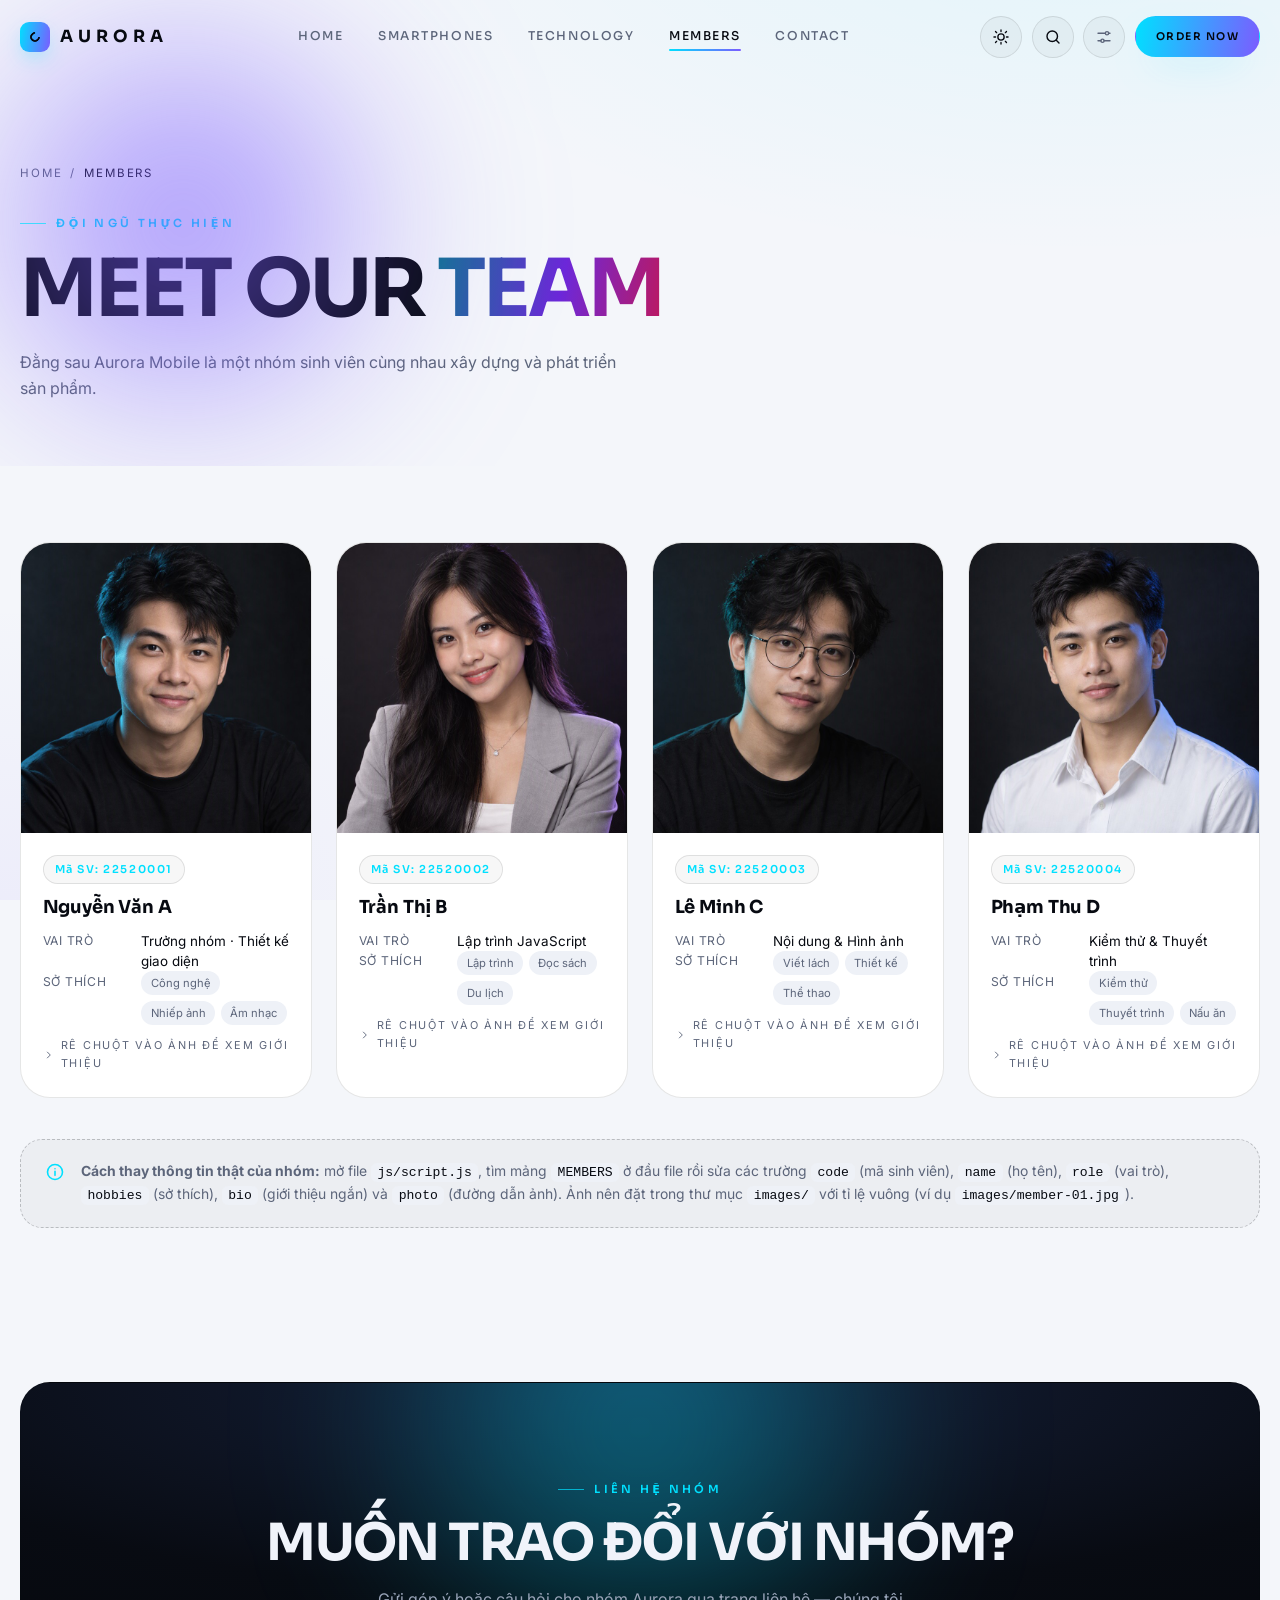
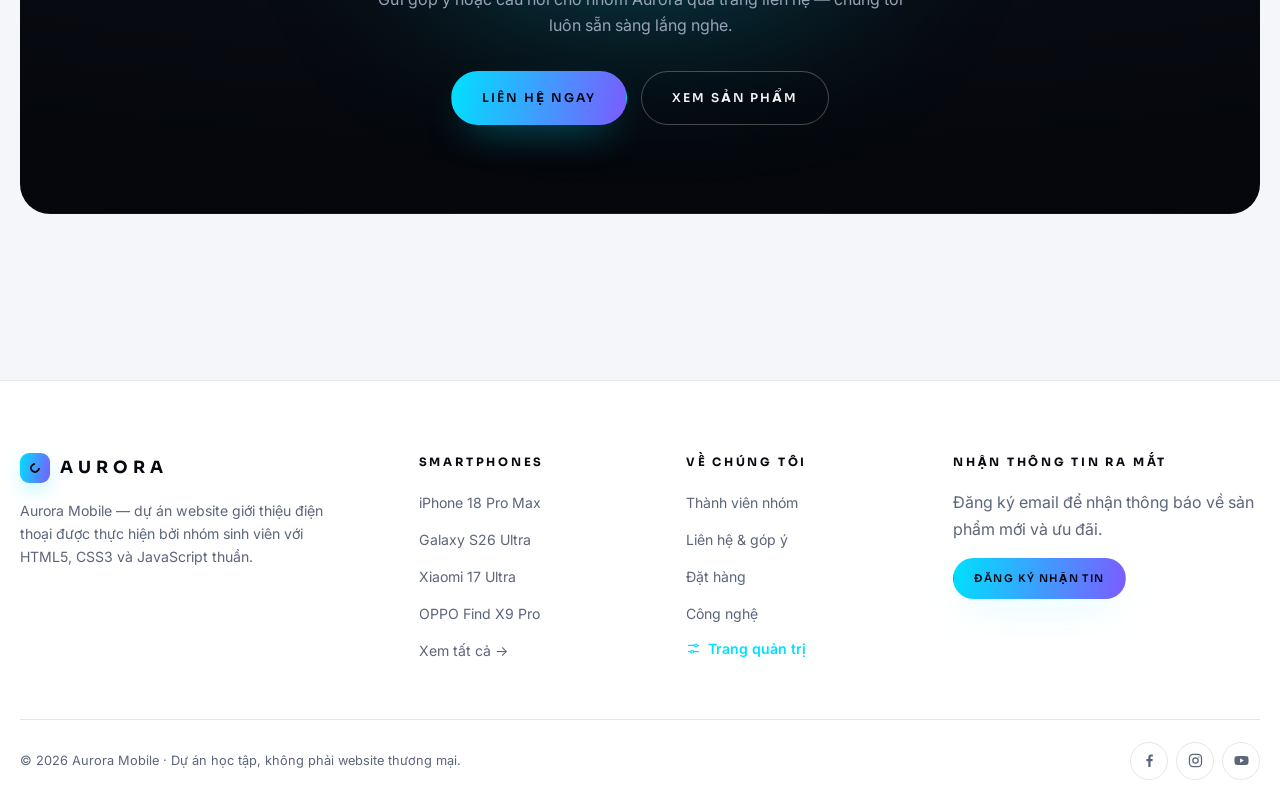
==== members.html @ cf1c1bde "first commit" ====
<!DOCTYPE html>
<html lang="vi" data-theme="dark">

<head>
  <meta charset="UTF-8">
  <meta name="viewport" content="width=device-width, initial-scale=1">
  <meta name="theme-color" content="#05070c">
  <link rel="icon" href="images/favicon.svg" type="image/svg+xml">
  <meta name="description"
    content="Meet our team — danh sách thành viên nhóm thực hiện dự án website Aurora Mobile: ảnh, mã sinh viên, họ tên, sở thích, vai trò và giới thiệu.">
  <title>Members — AURORA MOBILE</title>

  <script>
    (function () {
      try {
        var t = localStorage.getItem('aurora-theme');
        if (t === 'light' || t === 'dark') document.documentElement.setAttribute('data-theme', t);
      } catch (e) { }
    })();
  </script>

  <link rel="preconnect" href="https://fonts.googleapis.com">
  <link rel="preconnect" href="https://fonts.gstatic.com" crossorigin>
  <link
    href="https://fonts.googleapis.com/css2?family=Inter:wght@400;500;600;700&family=Sora:wght@300;400;500;600;700;800&display=swap"
    rel="stylesheet">
  <link rel="stylesheet" href="css/style.css">
</head>

<body data-page="members">

  <!-- HEADER -->
  <header class="site-header" id="siteHeader">
    <div class="header-inner">
      <a class="brand" href="index.html" aria-label="Aurora Mobile — Trang chủ">
        <span class="brand__mark" aria-hidden="true"></span>
        <span class="brand__name">Aurora</span>
      </a>

      <nav class="nav" id="primaryNav" aria-label="Điều hướng chính">
        <ul class="nav-list">
          <li><a href="index.html" data-nav="home">Home</a></li>
          <li><a href="products.html" data-nav="products">Smartphones</a></li>
          <li><a href="index.html#technology" data-nav="technology">Technology</a></li>
          <li><a href="members.html" data-nav="members">Members</a></li>
          <li><a href="contact.html" data-nav="contact">Contact</a></li>
        </ul>
      </nav>

      <div class="header-actions">
        <button class="icon-btn theme-toggle" id="themeToggle" type="button" aria-label="Đổi chế độ sáng tối">
          <svg class="ico-sun" viewBox="0 0 24 24" fill="none" stroke="currentColor" stroke-width="1.8"
            stroke-linecap="round">
            <circle cx="12" cy="12" r="4.2" />
            <path
              d="M12 2.6v2.1M12 19.3v2.1M4.7 4.7l1.5 1.5M17.8 17.8l1.5 1.5M2.6 12h2.1M19.3 12h2.1M4.7 19.3l1.5-1.5M17.8 6.2l1.5-1.5" />
          </svg>
          <svg class="ico-moon" viewBox="0 0 24 24" fill="none" stroke="currentColor" stroke-width="1.8"
            stroke-linecap="round" stroke-linejoin="round">
            <path d="M20 14.5A8.5 8.5 0 019.5 4a8.5 8.5 0 1010.5 10.5z" />
          </svg>
        </button>

        <button class="icon-btn" id="searchToggle" type="button" aria-label="Tìm kiếm sản phẩm">
          <svg viewBox="0 0 24 24" fill="none" stroke="currentColor" stroke-width="1.9" stroke-linecap="round">
            <circle cx="11" cy="11" r="7" />
            <path d="M20 20l-3.6-3.6" />
          </svg>
        </button>

        <a class="icon-btn icon-btn--admin" href="admin.html" aria-label="Trang quản trị" title="Trang quản trị">
          <svg viewBox="0 0 24 24" fill="none" stroke="currentColor" stroke-width="1.8" stroke-linecap="round" stroke-linejoin="round"><path d="M4 7h10M18 7h2M4 17h4M12 17h8"/><circle cx="16" cy="7" r="2.2"/><circle cx="10" cy="17" r="2.2"/></svg>
        </a>

        <a class="btn btn--primary btn--sm btn--order" href="order.html">Order Now</a>

        <button class="hamburger" id="navToggle" type="button" aria-label="Mở menu" aria-expanded="false"
          aria-controls="primaryNav">
          <span></span><span></span><span></span>
        </button>
      </div>
    </div>

    <div class="header-search" id="headerSearch">
      <div class="container">
        <div class="search-form" role="search">
          <svg viewBox="0 0 24 24" fill="none" stroke="currentColor" stroke-width="1.9" stroke-linecap="round">
            <circle cx="11" cy="11" r="7" />
            <path d="M20 20l-3.6-3.6" />
          </svg>
          <input type="search" id="globalSearch" placeholder="Tìm điện thoại…" autocomplete="off"
            aria-label="Tìm kiếm sản phẩm">
          <button class="icon-btn" id="searchClose" type="button" aria-label="Đóng tìm kiếm">
            <svg viewBox="0 0 24 24" fill="none" stroke="currentColor" stroke-width="2" stroke-linecap="round">
              <path d="M18 6L6 18M6 6l12 12" />
            </svg>
          </button>
        </div>
        <div class="search-results" id="searchResults"></div>
      </div>
    </div>
  </header>

  <main>

    <!-- PAGE HERO -->
    <section class="page-hero">
      <span class="glow glow--violet glow--lg glow--top-left" aria-hidden="true"></span>
      <div class="container">
        <nav class="breadcrumb" aria-label="Breadcrumb">
          <a href="index.html">Home</a>
          <span aria-hidden="true">/</span>
          <span aria-current="page">Members</span>
        </nav>

        <span class="eyebrow">Đội ngũ thực hiện</span>
        <h1 class="page-hero__title">Meet Our <span class="gradient-text">Team</span></h1>
        <p class="lead mt-xs">
          Đằng sau Aurora Mobile là một nhóm sinh viên cùng nhau xây dựng và phát triển sản phẩm.
        </p>
      </div>
    </section>

    <!-- DANH SÁCH THÀNH VIÊN -->
    <section class="section section--tight" id="team">
      <div class="container">

        <!-- JS render profile card từ mảng MEMBERS trong js/script.js -->
        <div class="team" id="teamGrid"></div>

        <!-- Ghi chú giúp nhóm thay thông tin thật -->
        <div class="note-box">
          <svg viewBox="0 0 24 24" fill="none" stroke="currentColor" stroke-width="1.9" stroke-linecap="round"
            stroke-linejoin="round">
            <circle cx="12" cy="12" r="9" />
            <path d="M12 16v-5M12 8v.01" />
          </svg>
          <p>
            <strong>Cách thay thông tin thật của nhóm:</strong>
            mở file <code>js/script.js</code>, tìm mảng <code>MEMBERS</code> ở đầu file rồi sửa các trường
            <code>code</code> (mã sinh viên), <code>name</code> (họ tên), <code>role</code> (vai trò),
            <code>hobbies</code> (sở thích), <code>bio</code> (giới thiệu ngắn) và <code>photo</code> (đường dẫn ảnh).
            Ảnh nên đặt trong thư mục <code>images/</code> với tỉ lệ vuông (ví dụ <code>images/member-01.jpg</code>).
          </p>
        </div>
      </div>
    </section>

    <!-- CTA -->
    <section class="section section--tight">
      <div class="container">
        <div class="cta-band" data-reveal="up">
          <span class="eyebrow">Liên hệ nhóm</span>
          <h2>Muốn trao đổi với nhóm?</h2>
          <p>Gửi góp ý hoặc câu hỏi cho nhóm Aurora qua trang liên hệ — chúng tôi luôn sẵn sàng lắng nghe.</p>
          <div class="hero__actions center-x">
            <a class="btn btn--primary" href="contact.html">Liên hệ ngay</a>
            <a class="btn btn--ghost btn--on-dark" href="products.html">Xem sản phẩm</a>
          </div>
        </div>
      </div>
    </section>

  </main>

  <!-- FOOTER -->
  <footer class="site-footer">
    <div class="container">
      <div class="footer-grid">
        <div class="footer-brand">
          <a class="brand" href="index.html">
            <span class="brand__mark" aria-hidden="true"></span>
            <span class="brand__name">Aurora</span>
          </a>
          <p>Aurora Mobile — dự án website giới thiệu điện thoại được thực hiện bởi nhóm sinh viên với HTML5, CSS3 và
            JavaScript thuần.</p>
        </div>

        <div class="footer-col">
          <h4>Smartphones</h4>
          <ul>
            <li><a href="product-detail.html?id=iphone-18-pro-max">iPhone 18 Pro Max</a></li>
            <li><a href="product-detail.html?id=galaxy-s26-ultra">Galaxy S26 Ultra</a></li>
            <li><a href="product-detail.html?id=xiaomi-17-ultra">Xiaomi 17 Ultra</a></li>
            <li><a href="product-detail.html?id=oppo-find-x9-pro">OPPO Find X9 Pro</a></li>
            <li><a href="products.html">Xem tất cả →</a></li>
          </ul>
        </div>

        <div class="footer-col">
          <h4>Về chúng tôi</h4>
          <ul>
            <li><a href="members.html">Thành viên nhóm</a></li>
            <li><a href="contact.html">Liên hệ &amp; góp ý</a></li>
            <li><a href="order.html">Đặt hàng</a></li>
            <li><a href="index.html#technology">Công nghệ</a></li>
            <li>
              <a class="footer-admin-link" href="admin.html">
                <svg viewBox="0 0 24 24" fill="none" stroke="currentColor" stroke-width="1.8" stroke-linecap="round" stroke-linejoin="round"><path d="M4 7h10M18 7h2M4 17h4M12 17h8"/><circle cx="16" cy="7" r="2.2"/><circle cx="10" cy="17" r="2.2"/></svg>
                Trang quản trị
              </a>
            </li>
          </ul>
        </div>

        <div class="footer-col">
          <h4>Nhận thông tin ra mắt</h4>
          <p class="muted">Đăng ký email để nhận thông báo về sản phẩm mới và ưu đãi.</p>
          <div class="newsletter">
            <button class="btn btn--primary btn--sm" type="button" data-open-modal="notify">Đăng ký nhận tin</button>
          </div>
        </div>
      </div>

      <div class="footer-bottom">
        <span>© 2026 Aurora Mobile · Dự án học tập, không phải website thương mại.</span>
        <div class="footer-social">
          <a href="contact.html" aria-label="Facebook">
            <svg viewBox="0 0 24 24" fill="currentColor">
              <path
                d="M13.5 21v-8h2.7l.4-3.1h-3.1V7.9c0-.9.25-1.5 1.55-1.5h1.65V3.6A22 22 0 0014.3 3.5c-2.4 0-4 1.45-4 4.1v2.3H7.6V13h2.7v8h3.2z" />
            </svg>
          </a>
          <a href="contact.html" aria-label="Instagram">
            <svg viewBox="0 0 24 24" fill="none" stroke="currentColor" stroke-width="1.8">
              <rect x="3.5" y="3.5" width="17" height="17" rx="5" />
              <circle cx="12" cy="12" r="3.8" />
              <path d="M16.8 7.2v.01" stroke-linecap="round" />
            </svg>
          </a>
          <a href="contact.html" aria-label="YouTube">
            <svg viewBox="0 0 24 24" fill="currentColor">
              <path
                d="M21.6 7.9a2.5 2.5 0 00-1.75-1.77C18.25 5.7 12 5.7 12 5.7s-6.25 0-7.85.43A2.5 2.5 0 002.4 7.9 26 26 0 002 12a26 26 0 00.4 4.1 2.5 2.5 0 001.75 1.77c1.6.43 7.85.43 7.85.43s6.25 0 7.85-.43a2.5 2.5 0 001.75-1.77A26 26 0 0022 12a26 26 0 00-.4-4.1zM10 15.1V8.9l5.2 3.1-5.2 3.1z" />
            </svg>
          </a>
        </div>
      </div>
    </div>
  </footer>

  <button class="to-top" id="toTop" type="button" aria-label="Về đầu trang">
    <svg class="to-top__ring" viewBox="0 0 52 52" aria-hidden="true">
      <circle class="track" cx="26" cy="26" r="26"></circle>
      <circle class="bar" cx="26" cy="26" r="26"></circle>
    </svg>
    <svg viewBox="0 0 24 24" fill="none" stroke="currentColor" stroke-width="2" stroke-linecap="round"
      stroke-linejoin="round">
      <path d="M12 19V5M6 11l6-6 6 6" />
    </svg>
  </button>

  <div class="toast-stack" id="toastStack" aria-live="polite" aria-atomic="false"></div>

  <!-- MODAL nhận thông báo -->
  <div class="modal" id="notifyModal" role="dialog" aria-modal="true" aria-labelledby="notifyTitle" aria-hidden="true">
    <div class="modal__dialog">
      <button class="modal__close" type="button" aria-label="Đóng">
        <svg viewBox="0 0 24 24" fill="none" stroke="currentColor" stroke-width="2" stroke-linecap="round">
          <path d="M18 6L6 18M6 6l12 12" />
        </svg>
      </button>

      <span class="modal__eyebrow">Aurora Launch</span>
      <h2 class="modal__title" id="notifyTitle">Nhận thông báo mở bán</h2>
      <p class="modal__desc">Để lại email, chúng tôi sẽ thông báo cho bạn ngay khi sản phẩm mới chính thức mở bán.</p>

      <form id="notifyForm" novalidate>
        <div class="form-grid form-grid--single">
          <div class="field">
            <label for="n-email">Email <span class="req">*</span></label>
            <input class="input" type="email" id="n-email" name="n-email" placeholder="ban@example.com"
              autocomplete="email">
            <p class="msg" role="alert"></p>
          </div>
        </div>

        <button class="btn btn--primary btn--block mt-md" type="submit">Đăng ký</button>
      </form>
    </div>
  </div>

  <script src="js/script.js"></script>
</body>

</html>
---- css/style.css ----
/* ==========================================================================
   AURORA MOBILE — style.css
   --------------------------------------------------------------------------
   MỤC LỤC
     01. Reset
     02. Variables  (CSS Variables + Theme Light/Dark)
     03. Global     (container, typography, button, utility)
     04. Header     (sticky, transparent → solid, mobile hamburger, search)
     05. Hero       (trang chủ + page-hero của các trang con)
     06. Products   (family cards, filter toolbar, product grid, detail)
     07. Technology (camera, display, performance, battery, why-aurora)
     08. Members    (profile card)
     09. Forms      (contact, order, summary, toast)
     10. Modal      (modal chung + lightbox gallery)
     11. Footer
     12. Responsive
     13. Animations (keyframes + scroll reveal)
     14. Admin      (đăng nhập, dashboard, quản lý sản phẩm & thành viên)
   ========================================================================== */


/* ==========================================================================
   01. RESET
   ========================================================================== */
*,
*::before,
*::after {
  box-sizing: border-box;
  margin: 0;
  padding: 0;
}

html {
  -webkit-text-size-adjust: 100%;
  scroll-behavior: smooth;
  /* chừa khoảng cho header sticky khi nhảy tới anchor */
  scroll-padding-top: 96px;
}

body {
  min-height: 100%;
  text-rendering: optimizeLegibility;
  -webkit-font-smoothing: antialiased;
}

img,
svg,
video,
canvas {
  display: block;
  max-width: 100%;
}

button,
input,
select,
textarea {
  font: inherit;
  color: inherit;
}

button {
  background: none;
  border: 0;
  cursor: pointer;
}

a {
  color: inherit;
  text-decoration: none;
}

ul,
ol {
  list-style: none;
}

table {
  border-collapse: collapse;
  width: 100%;
}

/* Thuộc tính hidden phải thắng mọi display được set trong CSS */
[hidden] {
  display: none !important;
}

:focus-visible {
  outline: 2px solid var(--accent);
  outline-offset: 3px;
  border-radius: 4px;
}

::selection {
  background: var(--accent);
  color: var(--accent-ink);
}


/* ==========================================================================
   02. VARIABLES
   ========================================================================== */
:root {
  /* --- Typography --- */
  --font-display: "Sora", "Segoe UI", system-ui, -apple-system, sans-serif;
  --font-body: "Inter", "Segoe UI", system-ui, -apple-system, sans-serif;

  /* --- Layout --- */
  --container: 1240px;
  --header-h: 74px;

  /* --- Radius --- */
  --r-sm: 10px;
  --r-md: 16px;
  --r-lg: 22px;
  --r-xl: 30px;
  --r-pill: 999px;

  /* --- Motion --- */
  --ease: cubic-bezier(0.22, 0.61, 0.36, 1);
  --ease-out: cubic-bezier(0.16, 1, 0.3, 1);
  --dur: 0.45s;

  /* --- Accent (Aurora: cyan → violet → pink) --- */
  --accent: #00e0ff;
  --accent-2: #7b5cff;
  --accent-3: #ff4d8d;
  --accent-ink: #04070e;
  --grad-accent: linear-gradient(100deg, var(--accent), var(--accent-2));
  --grad-text: linear-gradient(100deg, #7df9ff, #a78bfa 55%, #ff8fc7);

  /* --- Semantic feedback --- */
  --ok: #22d39a;
  --err: #ff5470;
}

/* ---------------------------- DARK THEME (mặc định) --------------------- */
html[data-theme="dark"] {
  --bg: #05070c;
  --bg-soft: #0a0d15;
  --surface: #0f131d;
  --surface-2: #161c29;
  --text: #eef1f8;
  --muted: #8d98ac;
  --line: rgba(255, 255, 255, 0.09);
  --line-strong: rgba(255, 255, 255, 0.2);
  --header-bg: rgba(5, 7, 12, 0.72);
  --glass: rgba(255, 255, 255, 0.04);
  --shadow-lg: 0 40px 90px -40px rgba(0, 0, 0, 0.95);
  --shadow-sm: 0 18px 40px -24px rgba(0, 0, 0, 0.9);
  --skeleton: rgba(255, 255, 255, 0.05);
}

/* ---------------------------- LIGHT THEME ------------------------------- */
html[data-theme="light"] {
  --bg: #f4f6fa;
  --bg-soft: #ffffff;
  --surface: #ffffff;
  --surface-2: #eef1f7;
  --text: #070a11;
  --muted: #5c657a;
  --line: rgba(7, 10, 17, 0.1);
  --line-strong: rgba(7, 10, 17, 0.22);
  --header-bg: rgba(244, 246, 250, 0.78);
  --glass: rgba(7, 10, 17, 0.03);
  --shadow-lg: 0 40px 80px -44px rgba(18, 28, 60, 0.42);
  --shadow-sm: 0 16px 34px -22px rgba(18, 28, 60, 0.32);
  --skeleton: rgba(7, 10, 17, 0.05);
  --grad-text: linear-gradient(100deg, #0e7490, #6d28d9 55%, #be185d);
}

/* Nền "sân khấu" luôn tối để ảnh render điện thoại (nền đen) hoà vào trang */
:root,
html[data-theme="dark"],
html[data-theme="light"] {
  /* Khối trang trí lớn (dải CTA, banner) */
  --stage: radial-gradient(120% 90% at 50% 0%, #16203a 0%, #080b12 55%, #05070c 100%);
  /* Nền phẳng cho các ô chứa ảnh điện thoại.
     Màu này trùng với nền của ảnh render (#03050a) nên ảnh hoà liền vào khung,
     không lộ ra một hình chữ nhật tối hơn nền thẻ. */
  --stage-flat: #03050a;
}


/* ==========================================================================
   03. GLOBAL
   ========================================================================== */
html {
  background: var(--bg);
}

body {
  font-family: var(--font-body);
  font-size: 16px;
  line-height: 1.65;
  color: var(--text);
  background-color: var(--bg);
  background-image:
    radial-gradient(110% 70% at 85% -10%, rgba(0, 224, 255, 0.07), transparent 55%),
    radial-gradient(90% 60% at 0% 100%, rgba(123, 92, 255, 0.06), transparent 55%);
  background-attachment: fixed;
  overflow-x: hidden;
  transition: background-color 0.4s var(--ease), color 0.4s var(--ease);
}

/* Khoá scroll khi mở modal / lightbox / menu mobile */
body.is-locked {
  overflow: hidden;
}

.container {
  width: min(100% - 2.5rem, var(--container));
  margin-inline: auto;
}

.container--narrow {
  width: min(100% - 2.5rem, 880px);
  margin-inline: auto;
}

/* ------------------------------- Section -------------------------------- */
.section {
  position: relative;
  padding: clamp(4.5rem, 9vw, 8.5rem) 0;
}

.section--soft {
  background: var(--bg-soft);
}

.section--tight {
  padding: clamp(3rem, 6vw, 5rem) 0;
}

.section-head {
  display: flex;
  align-items: flex-end;
  justify-content: space-between;
  gap: 2rem;
  flex-wrap: wrap;
  margin-bottom: clamp(2.5rem, 5vw, 4rem);
}

.section-head--center {
  flex-direction: column;
  align-items: center;
  text-align: center;
}

.section-head--center .lead {
  margin-inline: auto;
}

/* ----------------------------- Typography ------------------------------- */
.eyebrow {
  display: inline-flex;
  align-items: center;
  gap: 0.65rem;
  font-family: var(--font-display);
  font-size: 0.7rem;
  font-weight: 600;
  letter-spacing: 0.3em;
  text-transform: uppercase;
  color: var(--accent);
  margin-bottom: 1.1rem;
}

.eyebrow::before {
  content: "";
  width: 26px;
  height: 1px;
  background: currentColor;
  opacity: 0.7;
}

.section-head--center .eyebrow::after {
  content: "";
  width: 26px;
  height: 1px;
  background: currentColor;
  opacity: 0.7;
}

.h-display {
  font-family: var(--font-display);
  font-weight: 700;
  font-size: clamp(2.4rem, 6vw, 4.6rem);
  line-height: 0.98;
  letter-spacing: -0.03em;
}

.h-section {
  font-family: var(--font-display);
  font-weight: 700;
  font-size: clamp(2rem, 4.6vw, 3.5rem);
  line-height: 1.04;
  letter-spacing: -0.025em;
}

.h-sub {
  font-family: var(--font-display);
  font-weight: 600;
  font-size: clamp(1.25rem, 2.3vw, 1.7rem);
  line-height: 1.2;
  letter-spacing: -0.02em;
}

.lead {
  max-width: 62ch;
  color: var(--muted);
  font-size: clamp(1rem, 1.25vw, 1.12rem);
}

.muted {
  color: var(--muted);
}

.gradient-text {
  background: var(--grad-text);
  -webkit-background-clip: text;
  background-clip: text;
  color: transparent;
}

/* ------------------------------- Buttons -------------------------------- */
.btn {
  display: inline-flex;
  align-items: center;
  justify-content: center;
  gap: 0.6rem;
  padding: 1rem 1.9rem;
  border: 1px solid transparent;
  border-radius: var(--r-pill);
  font-family: var(--font-display);
  font-size: 0.76rem;
  font-weight: 600;
  letter-spacing: 0.16em;
  text-transform: uppercase;
  white-space: nowrap;
  cursor: pointer;
  transition: transform 0.35s var(--ease), box-shadow 0.35s var(--ease),
    background 0.35s var(--ease), color 0.35s var(--ease), border-color 0.35s var(--ease);
}

.btn svg {
  width: 1.05em;
  height: 1.05em;
  flex: none;
}

.btn:hover {
  transform: translateY(-3px);
}

.btn:active {
  transform: translateY(-1px);
}

.btn--primary {
  background: var(--grad-accent);
  color: var(--accent-ink);
  box-shadow: 0 16px 40px -18px rgba(0, 224, 255, 0.6);
}

.btn--primary:hover {
  box-shadow: 0 26px 55px -18px rgba(123, 92, 255, 0.72);
}

.btn--ghost {
  border-color: var(--line-strong);
  background: var(--glass);
  color: var(--text);
}

.btn--ghost:hover {
  border-color: var(--accent);
  color: var(--accent);
}

.btn--sm {
  padding: 0.68rem 1.25rem;
  font-size: 0.66rem;
  letter-spacing: 0.14em;
}

.btn--block {
  width: 100%;
}

.btn[disabled] {
  opacity: 0.55;
  pointer-events: none;
}

/* ------------------------------ Icon button ----------------------------- */
.icon-btn {
  display: inline-grid;
  place-items: center;
  width: 42px;
  height: 42px;
  border-radius: 50%;
  border: 1px solid var(--line);
  color: var(--text);
  background: var(--glass);
  transition: color 0.3s var(--ease), border-color 0.3s var(--ease),
    background 0.3s var(--ease), transform 0.3s var(--ease);
}

.icon-btn svg {
  width: 18px;
  height: 18px;
}

.icon-btn:hover {
  color: var(--accent);
  border-color: var(--accent);
  transform: translateY(-2px);
}

/* Nút vào trang quản trị trên header */
.icon-btn--admin {
  color: var(--muted);
}

.icon-btn--admin:hover {
  color: var(--accent);
}

/* --------------------------- Decoration helpers ------------------------- */
.glow {
  position: absolute;
  border-radius: 50%;
  filter: blur(80px);
  pointer-events: none;
  z-index: 0;
}

.glow--cyan {
  background: radial-gradient(circle, rgba(0, 224, 255, 0.75), transparent 70%);
}

.glow--violet {
  background: radial-gradient(circle, rgba(123, 92, 255, 0.75), transparent 70%);
}

.glow--pink {
  background: radial-gradient(circle, rgba(255, 77, 141, 0.6), transparent 70%);
}

/* Khối "sân khấu" chứa ảnh điện thoại.
   Ảnh sản phẩm đã tách nền trong suốt nên khung không cần nền riêng —
   chỉ cần một quầng sáng mờ phía sau để tách máy khỏi nền trang. */
.stage {
  position: relative;
  display: grid;
  place-items: center;
  overflow: hidden;
  border-radius: var(--r-xl);
  background: transparent;
  isolation: isolate;
}

.stage::before {
  content: "";
  position: absolute;
  width: 76%;
  aspect-ratio: 1;
  border-radius: 50%;
  background: radial-gradient(circle, rgba(0, 224, 255, 0.16), transparent 70%);
  filter: blur(46px);
  pointer-events: none;
}

.stage img {
  width: 100%;
  height: 100%;
  object-fit: contain;
}

/* Khối nền tối cố định — dùng lại biến màu, không phụ thuộc theme */
.dark-scope {
  --text: #f0f3fa;
  --muted: #98a3b7;
  --line: rgba(255, 255, 255, 0.1);
  --line-strong: rgba(255, 255, 255, 0.22);
  --surface: rgba(255, 255, 255, 0.05);
  --surface-2: rgba(255, 255, 255, 0.1);
  --glass: rgba(255, 255, 255, 0.05);
  --header-bg: rgba(4, 6, 10, 0.8);
  background: #04060a;
  color: var(--text);
}

.sr-only {
  position: absolute;
  width: 1px;
  height: 1px;
  padding: 0;
  margin: -1px;
  overflow: hidden;
  clip: rect(0 0 0 0);
  white-space: nowrap;
  border: 0;
}

/* --------------------------- Utility nhỏ gọn ---------------------------- */
/* Dùng thay cho inline style, giúp toàn bộ CSS tập trung trong file này */
.mt-xs {
  margin-top: 1.25rem;
}

.mt-sm {
  margin-top: 2.25rem;
}

.mt-md {
  margin-top: 1.35rem;
}

.mt-lg {
  margin-top: clamp(2.5rem, 5vw, 4rem);
}

.grid-2 {
  grid-template-columns: repeat(2, 1fr);
}

.center-x {
  justify-content: center;
}

/* Nút phụ đặt trên nền tối */
.btn--on-dark {
  border-color: rgba(255, 255, 255, 0.26);
  color: #f0f3fa;
}

.btn--on-dark:hover {
  border-color: var(--accent);
  color: var(--accent);
}

/* Vị trí & kích thước cho các khối .glow trang trí */
.glow--sm {
  width: 320px;
  height: 320px;
}

.glow--md {
  width: 400px;
  height: 400px;
}

.glow--lg {
  width: 520px;
  height: 520px;
}

.glow--top-left {
  top: -8%;
  left: -6%;
}

.glow--bottom-right {
  bottom: -10%;
  right: 4%;
}

@media (max-width: 720px) {

  .glow--md,
  .glow--lg {
    width: 300px;
    height: 300px;
  }
}


/* ==========================================================================
   04. HEADER
   ========================================================================== */
.site-header {
  position: fixed;
  inset: 0 0 auto 0;
  z-index: 100;
  height: var(--header-h);
  display: flex;
  align-items: center;
  background: transparent;
  border-bottom: 1px solid transparent;
  transition: background 0.45s var(--ease), border-color 0.45s var(--ease),
    backdrop-filter 0.45s var(--ease), box-shadow 0.45s var(--ease);
}

/* Khi cuộn: header chuyển sang nền rõ hơn + blur */
.site-header.is-scrolled,
.site-header.is-search-open {
  background: var(--header-bg);
  border-bottom-color: var(--line);
  -webkit-backdrop-filter: blur(18px) saturate(160%);
  backdrop-filter: blur(18px) saturate(160%);
  box-shadow: 0 18px 40px -34px rgba(0, 0, 0, 0.9);
}

.header-inner {
  display: flex;
  align-items: center;
  gap: 1.5rem;
  width: min(100% - 2.5rem, var(--container));
  margin-inline: auto;
}

/* --------------------------------- Brand -------------------------------- */
.brand {
  display: inline-flex;
  align-items: center;
  gap: 0.6rem;
  flex: none;
}

.brand__mark {
  position: relative;
  display: grid;
  place-items: center;
  width: 30px;
  height: 30px;
  border-radius: 9px;
  background: var(--grad-accent);
  box-shadow: 0 8px 22px -8px rgba(0, 224, 255, 0.8);
}

.brand__mark::after {
  content: "";
  width: 10px;
  height: 10px;
  border: 2px solid var(--accent-ink);
  border-radius: 50%;
  border-right-color: transparent;
  transform: rotate(-45deg);
}

.brand__name {
  font-family: var(--font-display);
  font-size: 1.05rem;
  font-weight: 700;
  letter-spacing: 0.3em;
  text-transform: uppercase;
}

/* ---------------------------------- Nav --------------------------------- */
.nav {
  flex: 1;
  display: flex;
  justify-content: center;
}

.nav-list {
  display: flex;
  align-items: center;
  gap: 0.35rem;
}

.nav-list a {
  position: relative;
  display: block;
  padding: 0.6rem 0.9rem;
  font-family: var(--font-display);
  font-size: 0.76rem;
  font-weight: 500;
  letter-spacing: 0.13em;
  text-transform: uppercase;
  color: var(--muted);
  transition: color 0.3s var(--ease);
}

.nav-list a::after {
  content: "";
  position: absolute;
  left: 0.9rem;
  right: 0.9rem;
  bottom: 0.35rem;
  height: 1.5px;
  border-radius: 2px;
  background: var(--grad-accent);
  transform: scaleX(0);
  transform-origin: left;
  transition: transform 0.4s var(--ease-out);
}

.nav-list a:hover {
  color: var(--text);
}

.nav-list a:hover::after {
  transform: scaleX(1);
}

/* Trang hiện tại được highlight tự động theo body[data-page] */
body[data-page="home"] .nav-list a[data-nav="home"],
body[data-page="products"] .nav-list a[data-nav="products"],
body[data-page="detail"] .nav-list a[data-nav="products"],
body[data-page="members"] .nav-list a[data-nav="members"],
body[data-page="contact"] .nav-list a[data-nav="contact"],
body[data-page="order"] .nav-list a[data-nav="order"] {
  color: var(--text);
}

body[data-page="home"] .nav-list a[data-nav="home"]::after,
body[data-page="products"] .nav-list a[data-nav="products"]::after,
body[data-page="detail"] .nav-list a[data-nav="products"]::after,
body[data-page="members"] .nav-list a[data-nav="members"]::after,
body[data-page="contact"] .nav-list a[data-nav="contact"]::after,
body[data-page="order"] .nav-list a[data-nav="order"]::after {
  transform: scaleX(1);
}

/* ---------------------------- Header actions ---------------------------- */
.header-actions {
  display: flex;
  align-items: center;
  gap: 0.6rem;
  flex: none;
}

/* Nút đổi theme: hiện ☀ ở dark, ☾ ở light */
.theme-toggle .ico-sun,
.theme-toggle .ico-moon {
  transition: transform 0.5s var(--ease-out), opacity 0.3s var(--ease);
}

html[data-theme="dark"] .theme-toggle .ico-sun {
  display: none;
}

html[data-theme="light"] .theme-toggle .ico-moon {
  display: none;
}

.theme-toggle:hover svg {
  transform: rotate(35deg);
}

/* ------------------------------- Hamburger ------------------------------ */
.hamburger {
  display: none;
  flex-direction: column;
  justify-content: center;
  gap: 5px;
  width: 42px;
  height: 42px;
  padding: 0 10px;
  border: 1px solid var(--line);
  border-radius: var(--r-sm);
  background: var(--glass);
}

.hamburger span {
  display: block;
  height: 1.8px;
  width: 100%;
  border-radius: 2px;
  background: var(--text);
  transition: transform 0.4s var(--ease-out), opacity 0.3s var(--ease);
}

body.nav-open .hamburger span:nth-child(1) {
  transform: translateY(6.8px) rotate(45deg);
}

body.nav-open .hamburger span:nth-child(2) {
  opacity: 0;
}

body.nav-open .hamburger span:nth-child(3) {
  transform: translateY(-6.8px) rotate(-45deg);
}

/* --------------------------- Thanh tìm kiếm ----------------------------- */
.header-search {
  position: absolute;
  inset: 100% 0 auto 0;
  background: var(--header-bg);
  -webkit-backdrop-filter: blur(18px) saturate(160%);
  backdrop-filter: blur(18px) saturate(160%);
  border-bottom: 1px solid transparent;
  max-height: 0;
  overflow: hidden;
  opacity: 0;
  visibility: hidden;
  transition: max-height 0.5s var(--ease-out), opacity 0.35s var(--ease),
    visibility 0.35s var(--ease), border-color 0.4s var(--ease);
}

.site-header.is-search-open .header-search {
  max-height: min(70svh, 520px);
  overflow-y: auto;
  opacity: 1;
  visibility: visible;
  border-bottom-color: var(--line);
}

.search-form {
  display: flex;
  align-items: center;
  gap: 0.9rem;
  padding: 1.25rem 0;
  border-bottom: 1px solid var(--line);
}

.search-form svg {
  width: 20px;
  height: 20px;
  color: var(--muted);
  flex: none;
}

.search-form input {
  flex: 1;
  min-width: 0;
  background: none;
  border: 0;
  font-family: var(--font-display);
  font-size: clamp(1rem, 2.4vw, 1.35rem);
  letter-spacing: -0.01em;
}

.search-form input:focus {
  outline: none;
}

.search-form input::placeholder {
  color: var(--muted);
  opacity: 0.65;
}

.search-results {
  padding: 0.75rem 0 1.5rem;
}

.search-results__hint {
  padding: 0.85rem 0;
  font-size: 0.85rem;
  color: var(--muted);
}

.search-result {
  display: flex;
  align-items: center;
  gap: 1rem;
  padding: 0.7rem;
  border-radius: var(--r-md);
  transition: background 0.3s var(--ease);
}

.search-result:hover {
  background: var(--glass);
}

.search-result img {
  width: 46px;
  height: 46px;
  object-fit: contain;
  border-radius: 10px;
  background: var(--stage);
  padding: 3px;
  flex: none;
}

.search-result strong {
  display: block;
  font-family: var(--font-display);
  font-size: 0.95rem;
  font-weight: 600;
}

/* Dùng class riêng thay vì `.search-result span`, vì selector hậu duệ đó có độ ưu tiên
   cao hơn `.search-result__price` và sẽ làm giá tiền mất màu accent. */
.search-result__text,
.search-result__tagline {
  font-size: 0.8rem;
  color: var(--muted);
}

.search-result__price {
  margin-left: auto;
  font-size: 0.85rem;
  font-weight: 600;
  color: var(--accent);
  white-space: nowrap;
}


/* ==========================================================================
   05. HERO
   ========================================================================== */
.hero {
  position: relative;
  display: flex;
  align-items: center;
  min-height: 100svh;
  padding: calc(var(--header-h) + 3rem) 0 4rem;
  overflow: hidden;
}

.hero__bg {
  position: absolute;
  inset: 0;
  overflow: hidden;
  z-index: 0;
}

/* Lưới kỹ thuật mờ phía sau */
.hero__grid-lines {
  position: absolute;
  inset: 0;
  background-image: linear-gradient(var(--line) 1px, transparent 1px),
    linear-gradient(90deg, var(--line) 1px, transparent 1px);
  background-size: 76px 76px;
  -webkit-mask-image: radial-gradient(72% 62% at 55% 42%, #000 0%, transparent 100%);
  mask-image: radial-gradient(72% 62% at 55% 42%, #000 0%, transparent 100%);
  opacity: 0.75;
}

/* Vòng tròn trang trí */
.hero__ring {
  position: absolute;
  border: 1px dashed var(--line-strong);
  border-radius: 50%;
  opacity: 0.32;
  animation: spin 60s linear infinite;
}

.hero__ring--1 {
  width: min(660px, 78vw);
  height: min(660px, 78vw);
  top: 8%;
  right: -6%;
}

.hero__ring--2 {
  width: min(940px, 108vw);
  height: min(940px, 108vw);
  top: -6%;
  right: -16%;
  animation-duration: 95s;
  animation-direction: reverse;
  opacity: 0.2;
}

.hero__blob {
  position: absolute;
  border-radius: 50%;
  filter: blur(95px);
  animation: float 15s ease-in-out infinite;
}

.hero__blob--1 {
  width: min(520px, 60vw);
  height: min(520px, 60vw);
  top: -12%;
  right: 6%;
  background: rgba(0, 224, 255, 0.42);
}

.hero__blob--2 {
  width: min(460px, 55vw);
  height: min(460px, 55vw);
  bottom: -16%;
  right: 24%;
  background: rgba(123, 92, 255, 0.42);
  animation-delay: -5s;
}

.hero__blob--3 {
  width: min(320px, 45vw);
  height: min(320px, 45vw);
  top: 34%;
  left: -10%;
  background: rgba(255, 77, 141, 0.28);
  animation-delay: -9s;
}

.hero__grid {
  position: relative;
  z-index: 2;
  display: grid;
  grid-template-columns: 1.04fr 0.96fr;
  align-items: center;
  gap: 2rem;
}

.hero__title {
  font-family: var(--font-display);
  font-weight: 700;
  font-size: clamp(2.7rem, 7.6vw, 6.2rem);
  line-height: 0.93;
  letter-spacing: -0.042em;
  text-transform: uppercase;
  margin-bottom: 1.6rem;
}

.hero__title span {
  display: block;
}

.hero__desc {
  max-width: 44ch;
  font-size: clamp(1rem, 1.5vw, 1.15rem);
  color: var(--muted);
  margin-bottom: 2.4rem;
}

.hero__actions {
  display: flex;
  flex-wrap: wrap;
  gap: 0.85rem;
}

.hero__meta {
  display: flex;
  flex-wrap: wrap;
  gap: clamp(1.5rem, 4vw, 3rem);
  margin-top: 3.2rem;
  padding-top: 1.75rem;
  border-top: 1px solid var(--line);
}

.hero__meta b {
  display: block;
  font-family: var(--font-display);
  font-size: 1.5rem;
  font-weight: 700;
  letter-spacing: -0.02em;
}

.hero__meta small {
  font-size: 0.72rem;
  letter-spacing: 0.18em;
  text-transform: uppercase;
  color: var(--muted);
}

/* ------------------------------ Ảnh điện thoại --------------------------- */
.hero__phone {
  position: relative;
  display: grid;
  place-items: center;
}

.hero__phone::before {
  content: "";
  position: absolute;
  width: 68%;
  aspect-ratio: 1;
  border-radius: 50%;
  background: radial-gradient(circle, rgba(0, 224, 255, 0.32), transparent 68%);
  filter: blur(50px);
}

.hero__phone img {
  position: relative;
  width: min(100%, 470px);
  /* Bắt buộc: nếu không khai báo height, thuộc tính height trong HTML
     sẽ được dùng làm chiều cao thật và làm ảnh bị bóp méo. */
  height: auto;
  /* Ảnh sản phẩm đã tách nền nên chỉ cần đổ bóng, không cần mask hay bo góc */
  filter: drop-shadow(0 40px 80px rgba(0, 224, 255, 0.18));
  animation: heroFloat 7.5s ease-in-out infinite;
}

/* Chỉ báo cuộn xuống */
.hero__scroll {
  position: absolute;
  left: 50%;
  bottom: 1.75rem;
  transform: translateX(-50%);
  z-index: 3;
  display: flex;
  flex-direction: column;
  align-items: center;
  gap: 0.55rem;
  font-size: 0.62rem;
  letter-spacing: 0.28em;
  text-transform: uppercase;
  color: var(--muted);
}

.hero__scroll i {
  display: block;
  width: 1px;
  height: 46px;
  background: linear-gradient(to bottom, var(--accent), transparent);
  animation: scrollPulse 2.4s ease-in-out infinite;
}

/* ---------------------------- Page hero (trang con) --------------------- */
.page-hero {
  position: relative;
  padding: calc(var(--header-h) + clamp(3rem, 7vw, 6rem)) 0 clamp(2.5rem, 5vw, 4rem);
  overflow: hidden;
}

.page-hero__title {
  font-family: var(--font-display);
  font-weight: 700;
  font-size: clamp(2.3rem, 6.6vw, 5rem);
  line-height: 0.98;
  letter-spacing: -0.04em;
  text-transform: uppercase;
}

.breadcrumb {
  display: flex;
  flex-wrap: wrap;
  align-items: center;
  gap: 0.5rem;
  margin-bottom: 1.4rem;
  font-size: 0.72rem;
  letter-spacing: 0.16em;
  text-transform: uppercase;
  color: var(--muted);
}

.breadcrumb a:hover {
  color: var(--accent);
}

.breadcrumb span[aria-current] {
  color: var(--text);
}


/* ==========================================================================
   06. PRODUCTS
   ========================================================================== */
/* ------------------------ Family grid (trang chủ) ----------------------- */
.family {
  display: grid;
  grid-template-columns: repeat(12, 1fr);
  gap: 1.25rem;
}

.family__item {
  position: relative;
  display: flex;
  overflow: hidden;
  min-height: 340px;
  padding: clamp(1.5rem, 2.6vw, 2.5rem);
  background: var(--surface);
  border: 1px solid var(--line);
  border-radius: var(--r-xl);
  transition: transform 0.5s var(--ease-out), border-color 0.4s var(--ease),
    box-shadow 0.5s var(--ease);
}

.family__item:hover {
  transform: translateY(-6px);
  border-color: var(--line-strong);
  box-shadow: var(--shadow-lg);
}

.family__item--wide {
  grid-column: span 7;
  align-items: center;
  gap: 1.5rem;
}

.family__item--narrow {
  grid-column: span 5;
  flex-direction: column;
  gap: 1rem;
}

.family__item--full {
  grid-column: span 12;
  align-items: center;
  gap: 2rem;
  min-height: 380px;
}

/* Card lớn đảo chiều: ảnh nằm bên trái, nội dung bên phải */
.family__item--reverse {
  flex-direction: row-reverse;
}

.family__copy {
  position: relative;
  z-index: 2;
  display: flex;
  flex-direction: column;
  gap: 0.6rem;
  flex: 1;
  min-width: 0;
}

.family__index {
  font-family: var(--font-display);
  font-size: 0.68rem;
  letter-spacing: 0.3em;
  color: var(--accent);
}

.family__name {
  font-family: var(--font-display);
  font-size: clamp(1.4rem, 2.6vw, 2.1rem);
  font-weight: 700;
  letter-spacing: -0.025em;
  line-height: 1.05;
}

.family__tag {
  font-size: 0.82rem;
  letter-spacing: 0.1em;
  text-transform: uppercase;
  color: var(--muted);
}

.family__desc {
  font-size: 0.92rem;
  color: var(--muted);
  max-width: 40ch;
}

.family__price {
  font-family: var(--font-display);
  font-size: 1.05rem;
  font-weight: 600;
  margin-top: 0.35rem;
}

.family__price small {
  font-weight: 400;
  color: var(--muted);
}

.family__cta {
  display: inline-flex;
  align-items: center;
  gap: 0.5rem;
  margin-top: 0.9rem;
  font-family: var(--font-display);
  font-size: 0.72rem;
  font-weight: 600;
  letter-spacing: 0.18em;
  text-transform: uppercase;
  color: var(--text);
  align-self: flex-start;
}

.family__cta svg {
  width: 16px;
  height: 16px;
  transition: transform 0.4s var(--ease-out);
}

.family__item:hover .family__cta svg {
  transform: translateX(6px);
}

.family__cta::after {
  content: "";
  position: absolute;
  inset: 0;
}

.family__media {
  position: relative;
  flex: none;
  display: grid;
  place-items: center;
  align-self: stretch;
  overflow: hidden;
  border-radius: var(--r-lg);
}

.family__item--wide .family__media {
  width: 44%;
  align-self: stretch;
  min-height: 300px;
}

.family__item--full .family__media {
  width: 46%;
  align-self: stretch;
  min-height: 320px;
}

.family__item--narrow .family__media {
  width: 100%;
  height: 230px;
  margin-top: auto;
}

.family__media::before {
  content: "";
  position: absolute;
  width: 74%;
  aspect-ratio: 1;
  border-radius: 50%;
  background: radial-gradient(circle, rgba(0, 224, 255, 0.22), transparent 70%);
  filter: blur(34px);
}

.family__media img {
  position: absolute;
  inset: 0;
  width: 100%;
  height: 100%;
  object-fit: contain;
  transition: transform 0.7s var(--ease-out);
}

.family__item:hover .family__media img {
  transform: translateY(-8px) scale(1.04);
}

/* ------------------------------ Filter toolbar -------------------------- */
.toolbar {
  position: sticky;
  top: calc(var(--header-h) + 0.5rem);
  z-index: 30;
  display: flex;
  flex-wrap: wrap;
  align-items: center;
  gap: 1rem;
  padding: 0.9rem 1rem;
  margin-bottom: 2.25rem;
  background: var(--header-bg);
  border: 1px solid var(--line);
  border-radius: var(--r-lg);
  -webkit-backdrop-filter: blur(16px) saturate(150%);
  backdrop-filter: blur(16px) saturate(150%);
  box-shadow: var(--shadow-sm);
}

.chips {
  display: flex;
  flex-wrap: wrap;
  gap: 0.45rem;
}

.chip {
  padding: 0.6rem 1.15rem;
  border: 1px solid var(--line);
  border-radius: var(--r-pill);
  font-family: var(--font-display);
  font-size: 0.72rem;
  font-weight: 600;
  letter-spacing: 0.1em;
  text-transform: uppercase;
  color: var(--muted);
  transition: color 0.3s var(--ease), border-color 0.3s var(--ease),
    background 0.3s var(--ease), transform 0.3s var(--ease);
}

.chip:hover {
  color: var(--text);
  border-color: var(--line-strong);
  transform: translateY(-2px);
}

.chip.is-active {
  background: var(--grad-accent);
  border-color: transparent;
  color: var(--accent-ink);
  box-shadow: 0 12px 28px -14px rgba(0, 224, 255, 0.75);
}

.toolbar__right {
  display: flex;
  align-items: center;
  gap: 0.7rem;
  margin-left: auto;
  flex-wrap: wrap;
}

/* Ô tìm kiếm trong toolbar */
.field-inline {
  position: relative;
  display: flex;
  align-items: center;
}

.field-inline svg {
  position: absolute;
  left: 0.95rem;
  width: 16px;
  height: 16px;
  color: var(--muted);
  pointer-events: none;
}

.field-inline input {
  width: 210px;
  padding: 0.68rem 0.9rem 0.68rem 2.4rem;
  background: var(--surface);
  border: 1px solid var(--line);
  border-radius: var(--r-pill);
  font-size: 0.85rem;
  transition: border-color 0.3s var(--ease), box-shadow 0.3s var(--ease),
    width 0.35s var(--ease);
}

.field-inline input:focus {
  outline: none;
  width: 250px;
  border-color: var(--accent);
  box-shadow: 0 0 0 4px rgba(0, 224, 255, 0.14);
}

/* Select có mũi tên tuỳ biến */
.select-wrap {
  position: relative;
  display: inline-flex;
  align-items: center;
}

.select-wrap::after {
  content: "";
  position: absolute;
  right: 0.95rem;
  width: 7px;
  height: 7px;
  border-right: 1.6px solid var(--muted);
  border-bottom: 1.6px solid var(--muted);
  transform: translateY(-2px) rotate(45deg);
  pointer-events: none;
}

.select-wrap select {
  appearance: none;
  -webkit-appearance: none;
  padding: 0.68rem 2.4rem 0.68rem 1.05rem;
  background: var(--surface);
  border: 1px solid var(--line);
  border-radius: var(--r-pill);
  font-size: 0.82rem;
  cursor: pointer;
}

.select-wrap select:focus {
  outline: none;
  border-color: var(--accent);
  box-shadow: 0 0 0 4px rgba(0, 224, 255, 0.14);
}

/* ----------------------------- Product grid ----------------------------- */
.p-grid {
  display: grid;
  grid-template-columns: repeat(auto-fill, minmax(268px, 1fr));
  gap: 1.5rem;
}

.p-card {
  position: relative;
  display: flex;
  flex-direction: column;
  overflow: hidden;
  background: var(--surface);
  border: 1px solid var(--line);
  border-radius: var(--r-lg);
  transition: transform 0.5s var(--ease-out), box-shadow 0.5s var(--ease);
  animation: cardIn 0.55s var(--ease-out) both;
}

.p-card:hover {
  transform: translateY(-7px);
  box-shadow: var(--shadow-lg);
}

/* Viền gradient chỉ hiện khi hover */
.p-card::after {
  content: "";
  position: absolute;
  inset: 0;
  border-radius: inherit;
  padding: 1px;
  background: linear-gradient(140deg, rgba(0, 224, 255, 0.75), transparent 42%,
      transparent 58%, rgba(123, 92, 255, 0.75));
  -webkit-mask: linear-gradient(#000 0 0) content-box, linear-gradient(#000 0 0);
  -webkit-mask-composite: xor;
  mask: linear-gradient(#000 0 0) content-box, linear-gradient(#000 0 0);
  mask-composite: exclude;
  opacity: 0;
  pointer-events: none;
  transition: opacity 0.45s var(--ease);
}

.p-card:hover::after {
  opacity: 1;
}

.p-card__media {
  position: relative;
  display: grid;
  place-items: center;
  aspect-ratio: 4 / 3.4;
  background: transparent;
  overflow: hidden;
}

.p-card__media::before {
  content: "";
  position: absolute;
  width: 62%;
  aspect-ratio: 1;
  border-radius: 50%;
  background: radial-gradient(circle, rgba(0, 224, 255, 0.2), transparent 70%);
  filter: blur(30px);
}

.p-card__media img {
  position: relative;
  width: 78%;
  height: 88%;
  object-fit: contain;
  transition: transform 0.7s var(--ease-out);
}

.p-card:hover .p-card__media img {
  transform: scale(1.06) translateY(-6px);
}

.p-badge {
  position: absolute;
  top: 0.85rem;
  left: 0.85rem;
  z-index: 2;
  padding: 0.34rem 0.72rem;
  border-radius: var(--r-pill);
  background: rgba(255, 255, 255, 0.12);
  border: 1px solid rgba(255, 255, 255, 0.2);
  -webkit-backdrop-filter: blur(8px);
  backdrop-filter: blur(8px);
  color: #fff;
  font-family: var(--font-display);
  font-size: 0.6rem;
  font-weight: 600;
  letter-spacing: 0.16em;
  text-transform: uppercase;
}

.p-badge--hot {
  background: linear-gradient(100deg, rgba(0, 224, 255, 0.9), rgba(123, 92, 255, 0.9));
  border-color: transparent;
  color: var(--accent-ink);
}

.p-card__body {
  display: flex;
  flex-direction: column;
  gap: 0.5rem;
  padding: 1.35rem 1.35rem 1.5rem;
  flex: 1;
}

.p-card__cat {
  font-size: 0.68rem;
  letter-spacing: 0.2em;
  text-transform: uppercase;
  color: var(--accent);
}

.p-card__name {
  font-family: var(--font-display);
  font-size: 1.18rem;
  font-weight: 700;
  letter-spacing: -0.02em;
}

.p-card__desc {
  font-size: 0.87rem;
  color: var(--muted);
  flex: 1;
}

.p-card__specs {
  display: flex;
  flex-wrap: wrap;
  gap: 0.4rem;
  margin-top: 0.35rem;
}

.p-card__specs li {
  padding: 0.28rem 0.6rem;
  border: 1px solid var(--line);
  border-radius: var(--r-sm);
  font-size: 0.68rem;
  color: var(--muted);
  white-space: nowrap;
}

.p-card__foot {
  display: flex;
  align-items: center;
  justify-content: space-between;
  gap: 0.75rem;
  margin-top: 0.75rem;
  padding-top: 1rem;
  border-top: 1px solid var(--line);
}

.p-card__price {
  font-family: var(--font-display);
  font-size: 1rem;
  font-weight: 700;
  letter-spacing: -0.01em;
}

.p-card__price small {
  display: block;
  font-size: 0.66rem;
  font-weight: 400;
  letter-spacing: 0.1em;
  text-transform: uppercase;
  color: var(--muted);
}

/* Nút Explore tròn */
.p-card__go {
  display: inline-grid;
  place-items: center;
  width: 44px;
  height: 44px;
  flex: none;
  border-radius: 50%;
  border: 1px solid var(--line-strong);
  color: var(--text);
  transition: background 0.35s var(--ease), color 0.35s var(--ease),
    transform 0.35s var(--ease), border-color 0.35s var(--ease);
}

.p-card__go svg {
  width: 17px;
  height: 17px;
}

.p-card:hover .p-card__go {
  background: var(--grad-accent);
  border-color: transparent;
  color: var(--accent-ink);
  transform: rotate(-45deg);
}

/* Trạng thái rỗng */
.p-empty {
  grid-column: 1 / -1;
  display: flex;
  flex-direction: column;
  align-items: center;
  gap: 0.6rem;
  padding: clamp(3rem, 8vw, 5rem) 1.5rem;
  text-align: center;
  border: 1px dashed var(--line-strong);
  border-radius: var(--r-lg);
  color: var(--muted);
}

.p-empty strong {
  font-family: var(--font-display);
  font-size: 1.1rem;
  color: var(--text);
}

.result-count {
  font-size: 0.82rem;
  color: var(--muted);
  margin-bottom: 1.25rem;
}

.result-count b {
  color: var(--text);
}

/* ---------------------------- Product detail ---------------------------- */
.p-detail {
  display: grid;
  grid-template-columns: 1.05fr 0.95fr;
  gap: clamp(2rem, 5vw, 4.5rem);
  align-items: start;
}

.p-detail__stage {
  position: relative;
  aspect-ratio: 1 / 1;
  border-radius: var(--r-xl);
}

.p-detail__stage .stage-rings {
  position: absolute;
  inset: 8%;
  border: 1px dashed rgba(255, 255, 255, 0.16);
  border-radius: 50%;
  animation: spin 70s linear infinite;
  pointer-events: none;
}

.p-detail__stage img {
  width: 74%;
  height: 86%;
  transition: opacity 0.4s var(--ease), transform 0.6s var(--ease-out);
}

.p-detail__stage.is-swapping img {
  opacity: 0;
  transform: scale(0.94);
}

.p-thumbs {
  display: flex;
  gap: 0.75rem;
  margin-top: 1rem;
}

.p-thumbs button {
  flex: 1;
  aspect-ratio: 1;
  display: grid;
  place-items: center;
  padding: 0.4rem;
  background: var(--stage);
  border: 1px solid var(--line);
  border-radius: var(--r-md);
  transition: border-color 0.3s var(--ease), transform 0.3s var(--ease);
}

.p-thumbs button img {
  width: 100%;
  height: 100%;
  object-fit: contain;
}

.p-thumbs button:hover {
  transform: translateY(-3px);
}

.p-thumbs button.is-active {
  border-color: var(--accent);
  box-shadow: 0 0 0 4px rgba(0, 224, 255, 0.14);
}

.p-info__title {
  font-family: var(--font-display);
  font-size: clamp(2.1rem, 5vw, 3.4rem);
  font-weight: 700;
  line-height: 1;
  letter-spacing: -0.035em;
  text-transform: uppercase;
  margin: 0.5rem 0 0.6rem;
}

.p-info__tagline {
  font-family: var(--font-display);
  font-size: clamp(1rem, 2vw, 1.25rem);
  font-weight: 500;
  letter-spacing: 0.02em;
  color: var(--accent);
  margin-bottom: 1.1rem;
}

.p-info__price {
  display: flex;
  align-items: baseline;
  gap: 0.75rem;
  flex-wrap: wrap;
  margin-bottom: 1.6rem;
}

.p-info__price b {
  font-family: var(--font-display);
  font-size: clamp(1.6rem, 3.4vw, 2.2rem);
  font-weight: 700;
  letter-spacing: -0.02em;
}

.p-info__price s {
  color: var(--muted);
  font-size: 1rem;
}

.p-info__price .save {
  padding: 0.25rem 0.6rem;
  border-radius: var(--r-pill);
  background: rgba(34, 211, 154, 0.14);
  color: var(--ok);
  font-size: 0.7rem;
  font-weight: 600;
  letter-spacing: 0.08em;
}

.opt-group {
  margin-bottom: 1.6rem;
}

.opt-group__head {
  display: flex;
  align-items: baseline;
  justify-content: space-between;
  gap: 1rem;
  margin-bottom: 0.75rem;
}

.opt-group__label {
  font-family: var(--font-display);
  font-size: 0.7rem;
  font-weight: 600;
  letter-spacing: 0.26em;
  text-transform: uppercase;
  color: var(--muted);
}

.opt-group__value {
  font-size: 0.85rem;
  font-weight: 600;
}

.swatches {
  display: flex;
  flex-wrap: wrap;
  gap: 0.7rem;
}

.swatch {
  position: relative;
  display: inline-flex;
  align-items: center;
  gap: 0.6rem;
  padding: 0.55rem 0.95rem 0.55rem 0.6rem;
  border: 1px solid var(--line);
  border-radius: var(--r-pill);
  font-size: 0.82rem;
  cursor: pointer;
  transition: border-color 0.3s var(--ease), background 0.3s var(--ease),
    transform 0.3s var(--ease);
}

.swatch:hover {
  transform: translateY(-2px);
  border-color: var(--line-strong);
}

.swatch input {
  position: absolute;
  opacity: 0;
  pointer-events: none;
}

.swatch__dot {
  width: 20px;
  height: 20px;
  border-radius: 50%;
  flex: none;
  /* Màu lấy từ biến --dot do JS gán, vì mỗi hãng có bảng màu riêng */
  background: var(--dot, #8d98ac);
  box-shadow: inset 0 0 0 1px rgba(128, 128, 128, 0.45);
}

.swatch:has(input:checked) {
  border-color: var(--accent);
  background: rgba(0, 224, 255, 0.08);
}

.swatch:has(input:focus-visible) {
  outline: 2px solid var(--accent);
  outline-offset: 3px;
}

/* Nhóm chọn phiên bản (dạng thanh ngang) */
.storage-opts {
  display: flex;
  gap: 0.7rem;
  flex-wrap: wrap;
}

.storage-opt {
  position: relative;
  flex: 1;
  min-width: 96px;
  padding: 0.9rem 0.75rem;
  text-align: center;
  border: 1px solid var(--line);
  border-radius: var(--r-md);
  cursor: pointer;
  transition: border-color 0.3s var(--ease), background 0.3s var(--ease),
    transform 0.3s var(--ease);
}

.storage-opt:hover {
  transform: translateY(-3px);
  border-color: var(--line-strong);
}

.storage-opt input {
  position: absolute;
  opacity: 0;
  pointer-events: none;
}

.storage-opt b {
  display: block;
  font-family: var(--font-display);
  font-size: 1rem;
  font-weight: 600;
}

.storage-opt small {
  display: block;
  font-size: 0.72rem;
  color: var(--muted);
  margin-top: 0.15rem;
}

.storage-opt:has(input:checked) {
  border-color: var(--accent);
  background: rgba(0, 224, 255, 0.08);
}

.storage-opt:has(input:checked) small {
  color: var(--accent);
}

.storage-opt:has(input:focus-visible) {
  outline: 2px solid var(--accent);
  outline-offset: 3px;
}

.p-info__actions {
  display: flex;
  flex-wrap: wrap;
  gap: 0.75rem;
  margin-top: 0.5rem;
}

/* Bảng thông số */
.spec-table {
  margin-top: clamp(3rem, 7vw, 5.5rem);
  border: 1px solid var(--line);
  border-radius: var(--r-lg);
  overflow: hidden;
  background: var(--surface);
}

.spec-table caption {
  padding: 1.4rem 1.5rem;
  text-align: left;
  font-family: var(--font-display);
  font-size: 1.05rem;
  font-weight: 600;
  letter-spacing: 0.06em;
  text-transform: uppercase;
  border-bottom: 1px solid var(--line);
}

.spec-table th,
.spec-table td {
  padding: 1rem 1.5rem;
  text-align: left;
  font-size: 0.9rem;
  border-bottom: 1px solid var(--line);
  vertical-align: top;
}

.spec-table tr:last-child th,
.spec-table tr:last-child td {
  border-bottom: 0;
}

.spec-table th {
  width: 34%;
  font-weight: 500;
  color: var(--muted);
  white-space: nowrap;
}

.spec-table td {
  font-weight: 500;
}


/* ==========================================================================
   07. TECHNOLOGY
   ========================================================================== */
/* ------------------------------- Camera --------------------------------- */
.camera {
  position: relative;
  overflow: hidden;
}

.camera__layout {
  display: grid;
  grid-template-columns: 0.92fr 1.08fr;
  gap: clamp(2rem, 5vw, 4.5rem);
  align-items: center;
}

.camera__stats {
  display: grid;
  gap: 0.5rem;
  margin-top: 2.25rem;
}

.camera__stat {
  display: flex;
  align-items: baseline;
  gap: 1.1rem;
  padding: 1.1rem 0;
  border-bottom: 1px solid var(--line);
}

.camera__stat b {
  font-family: var(--font-display);
  font-size: clamp(1.8rem, 4vw, 2.6rem);
  font-weight: 700;
  letter-spacing: -0.03em;
  min-width: 5.6ch;
  background: var(--grad-text);
  -webkit-background-clip: text;
  background-clip: text;
  color: transparent;
}

.camera__stat>span {
  font-size: 0.86rem;
  letter-spacing: 0.16em;
  text-transform: uppercase;
  color: var(--muted);
}

/* Gallery dạng lưới 2x2 */
.gallery {
  display: grid;
  grid-template-columns: repeat(2, 1fr);
  gap: 0.9rem;
}

.gallery__item {
  position: relative;
  overflow: hidden;
  border-radius: var(--r-lg);
  border: 1px solid var(--line);
  aspect-ratio: 4 / 3;
  cursor: zoom-in;
  background: var(--surface-2);
}

.gallery__item img {
  width: 100%;
  height: 100%;
  object-fit: cover;
  transition: transform 0.8s var(--ease-out), filter 0.5s var(--ease);
}

.gallery__item:hover img {
  transform: scale(1.08);
  filter: brightness(1.08);
}

.gallery__item::after {
  content: "";
  position: absolute;
  inset: 0;
  background: linear-gradient(to top, rgba(0, 0, 0, 0.6), transparent 55%);
  opacity: 0;
  transition: opacity 0.4s var(--ease);
}

.gallery__item:hover::after {
  opacity: 1;
}

.gallery__cap {
  position: absolute;
  left: 0.9rem;
  right: 0.9rem;
  bottom: 0.8rem;
  z-index: 2;
  display: flex;
  align-items: center;
  justify-content: space-between;
  gap: 0.5rem;
  font-size: 0.72rem;
  letter-spacing: 0.1em;
  text-transform: uppercase;
  color: #fff;
  opacity: 0;
  transform: translateY(8px);
  transition: opacity 0.4s var(--ease), transform 0.4s var(--ease-out);
}

.gallery__item:hover .gallery__cap {
  opacity: 1;
  transform: none;
}

.gallery__cap svg {
  width: 15px;
  height: 15px;
}

/* ------------------------------- Display -------------------------------- */
.display__layout {
  display: grid;
  grid-template-columns: 1fr 1fr;
  gap: clamp(2rem, 5vw, 4.5rem);
  align-items: center;
}

.display__stats {
  display: grid;
  grid-template-columns: repeat(3, 1fr);
  gap: 1rem;
  margin-top: 2.5rem;
}

.display__stat {
  padding: 1.5rem 1.25rem;
  border: 1px solid var(--line);
  border-radius: var(--r-lg);
  background: var(--surface);
  transition: transform 0.45s var(--ease-out), border-color 0.4s var(--ease);
}

.display__stat:hover {
  transform: translateY(-5px);
  border-color: var(--line-strong);
}

.display__stat b {
  display: block;
  font-family: var(--font-display);
  font-size: clamp(1.5rem, 3.2vw, 2.1rem);
  font-weight: 700;
  letter-spacing: -0.03em;
  background: var(--grad-text);
  -webkit-background-clip: text;
  background-clip: text;
  color: transparent;
}

/* Dùng ">" để chỉ nhắm vào nhãn bên dưới, KHÔNG nhắm vào thẻ <span> đếm số
   nằm trong <b> phía trên (nếu không sẽ làm số bị đổi cỡ chữ, màu và xuống dòng) */
.display__stat>span {
  display: block;
  margin-top: 0.3rem;
  font-size: 0.75rem;
  letter-spacing: 0.14em;
  text-transform: uppercase;
  color: var(--muted);
}

.display__screen {
  position: relative;
  aspect-ratio: 3 / 4;
  border-radius: var(--r-xl);
  overflow: hidden;
}

.display__screen img {
  width: 100%;
  height: 100%;
  /* Ảnh sản phẩm đã tách nền nên dùng contain để không cắt mất máy */
  object-fit: contain;
  padding: 9%;
}

/* Vệt sáng chạy ngang màn hình */
.display__screen::after {
  content: "";
  position: absolute;
  inset: 0;
  background: linear-gradient(105deg, transparent 34%, rgba(255, 255, 255, 0.34) 50%,
      transparent 66%);
  transform: translateX(-130%);
  animation: sweep 5.5s ease-in-out infinite;
  pointer-events: none;
}

/* ----------------------------- Performance ------------------------------ */
.perf__layout {
  display: grid;
  grid-template-columns: 1fr 1fr;
  gap: clamp(2rem, 5vw, 4.5rem);
  align-items: center;
}

.chip-card {
  position: relative;
  display: grid;
  place-items: center;
  padding: clamp(2rem, 5vw, 3.5rem);
  border: 1px solid var(--line);
  border-radius: var(--r-xl);
  background: var(--surface);
  overflow: hidden;
}

.chip-card__die {
  position: relative;
  display: grid;
  place-items: center;
  width: min(260px, 62%);
  aspect-ratio: 1;
  border-radius: 26px;
  background: linear-gradient(150deg, #131a29, #0a0e17);
  border: 1px solid rgba(0, 224, 255, 0.28);
  box-shadow: 0 0 0 1px rgba(123, 92, 255, 0.18),
    0 30px 70px -30px rgba(0, 224, 255, 0.55), inset 0 0 60px rgba(0, 224, 255, 0.08);
}

.chip-card__die::before,
.chip-card__die::after {
  content: "";
  position: absolute;
  inset: 12%;
  border: 1px solid rgba(0, 224, 255, 0.18);
  border-radius: 14px;
}

.chip-card__die::after {
  inset: 26%;
  border-radius: 8px;
  border-color: rgba(123, 92, 255, 0.28);
}

.chip-card__label {
  position: relative;
  z-index: 2;
  font-family: var(--font-display);
  font-size: clamp(1rem, 2.2vw, 1.35rem);
  font-weight: 700;
  letter-spacing: 0.22em;
  text-transform: uppercase;
  text-align: center;
  background: var(--grad-text);
  -webkit-background-clip: text;
  background-clip: text;
  color: transparent;
}

.chip-card__note {
  position: relative;
  z-index: 2;
  margin-top: 0.5rem;
  font-size: 0.74rem;
  letter-spacing: 0.2em;
  text-transform: uppercase;
  color: var(--muted);
  text-align: center;
}

.chip-list {
  display: grid;
  grid-template-columns: repeat(2, 1fr);
  gap: 0.7rem;
  margin-top: 2rem;
}

.chip-list li {
  display: flex;
  align-items: center;
  gap: 0.6rem;
  padding: 0.75rem 0.95rem;
  border: 1px solid var(--line);
  border-radius: var(--r-md);
  background: var(--surface);
  font-size: 0.86rem;
}

.chip-list svg {
  width: 16px;
  height: 16px;
  color: var(--accent);
  flex: none;
}

/* Thanh tiến trình hiệu năng */
.bars {
  display: grid;
  gap: 1.6rem;
}

.bar__head {
  display: flex;
  align-items: baseline;
  justify-content: space-between;
  margin-bottom: 0.6rem;
}

.bar__name {
  font-family: var(--font-display);
  font-size: 0.78rem;
  font-weight: 600;
  letter-spacing: 0.22em;
  text-transform: uppercase;
}

.bar__val {
  font-family: var(--font-display);
  font-size: 0.95rem;
  font-weight: 700;
  color: var(--accent);
}

.bar__track {
  position: relative;
  height: 8px;
  border-radius: var(--r-pill);
  background: var(--surface-2);
  overflow: hidden;
}

.bar__fill {
  display: block;
  height: 100%;
  width: 0;
  border-radius: var(--r-pill);
  background: var(--grad-accent);
  box-shadow: 0 0 22px rgba(0, 224, 255, 0.55);
  transition: width 1.5s var(--ease-out);
}

.bar.is-active .bar__fill {
  width: var(--val, 0%);
}

/* -------------------------------- Battery ------------------------------- */
.battery__layout {
  display: grid;
  grid-template-columns: 1fr 1fr;
  gap: clamp(2rem, 5vw, 4.5rem);
  align-items: center;
}

.battery {
  display: flex;
  align-items: center;
  gap: 0.7rem;
}

.battery__body {
  position: relative;
  flex: 1;
  height: clamp(120px, 22vw, 170px);
  padding: 11px;
  border: 2px solid var(--line-strong);
  border-radius: 24px;
  overflow: hidden;
}

.battery__cap {
  width: 11px;
  height: 46px;
  border: 2px solid var(--line-strong);
  border-left: 0;
  border-radius: 0 10px 10px 0;
  flex: none;
}

.battery__fill {
  height: 100%;
  width: 0;
  border-radius: 15px;
  background: linear-gradient(90deg, #00e0ff, #7b5cff 70%, #ff4d8d);
  box-shadow: 0 0 44px rgba(0, 224, 255, 0.55);
  transition: width 0.75s var(--ease-out);
}

.battery__pct {
  position: absolute;
  inset: 0;
  display: grid;
  place-items: center;
  font-family: var(--font-display);
  font-size: clamp(1.8rem, 5vw, 3rem);
  font-weight: 700;
  letter-spacing: -0.03em;
}

.battery__steps {
  display: flex;
  gap: 0.5rem;
  margin-top: 1.1rem;
}

.battery__steps li {
  flex: 1;
  height: 3px;
  border-radius: var(--r-pill);
  background: var(--surface-2);
  transition: background 0.4s var(--ease);
}

.battery__steps li.is-on {
  background: var(--grad-accent);
}

/* ------------------------------- Why Aurora ----------------------------- */
.why-grid {
  display: grid;
  grid-template-columns: repeat(auto-fit, minmax(230px, 1fr));
  gap: 1.25rem;
}

.why-card {
  position: relative;
  padding: clamp(1.6rem, 3vw, 2.2rem);
  border: 1px solid var(--line);
  border-radius: var(--r-lg);
  background: var(--surface);
  overflow: hidden;
  transition: transform 0.5s var(--ease-out), border-color 0.4s var(--ease),
    box-shadow 0.5s var(--ease);
}

.why-card:hover {
  transform: translateY(-6px);
  border-color: var(--line-strong);
  box-shadow: var(--shadow-lg);
}

.why-card__icon {
  display: grid;
  place-items: center;
  width: 54px;
  height: 54px;
  margin-bottom: 1.2rem;
  border-radius: var(--r-md);
  background: var(--glass);
  border: 1px solid var(--line);
  color: var(--accent);
  transition: background 0.4s var(--ease), color 0.4s var(--ease),
    transform 0.5s var(--ease-out);
}

.why-card__icon svg {
  width: 24px;
  height: 24px;
}

.why-card:hover .why-card__icon {
  background: var(--grad-accent);
  color: var(--accent-ink);
  transform: rotate(-6deg) scale(1.06);
}

.why-card h3 {
  font-family: var(--font-display);
  font-size: 0.86rem;
  font-weight: 700;
  letter-spacing: 0.2em;
  text-transform: uppercase;
  margin-bottom: 0.5rem;
}

.why-card p {
  font-size: 0.9rem;
  color: var(--muted);
}

/* Dải CTA cuối trang chủ */
.cta-band {
  position: relative;
  overflow: hidden;
  padding: clamp(3rem, 7vw, 5.5rem) clamp(1.5rem, 5vw, 4rem);
  border: 1px solid var(--line);
  border-radius: var(--r-xl);
  background: var(--stage);
  color: #f0f3fa;
  text-align: center;
}

.cta-band::before {
  content: "";
  position: absolute;
  width: 70%;
  aspect-ratio: 2 / 1;
  top: -40%;
  left: 50%;
  transform: translateX(-50%);
  background: radial-gradient(circle, rgba(0, 224, 255, 0.4), transparent 65%);
  filter: blur(70px);
}

.cta-band>* {
  position: relative;
  z-index: 2;
}

.cta-band h2 {
  font-family: var(--font-display);
  font-size: clamp(1.9rem, 4.6vw, 3.2rem);
  font-weight: 700;
  line-height: 1.05;
  letter-spacing: -0.03em;
  text-transform: uppercase;
  margin-bottom: 1rem;
}

.cta-band p {
  max-width: 56ch;
  margin: 0 auto 2rem;
  color: #98a3b7;
}


/* ------------------- Bố cục 2 cột dùng chung cho section ---------------- */
.split {
  display: grid;
  grid-template-columns: 1fr 1fr;
  gap: clamp(2rem, 5vw, 4.5rem);
  align-items: center;
}

.split--reverse .split__media {
  order: 2;
}

.split__media {
  position: relative;
}

.split__media .stage {
  aspect-ratio: 4 / 5;
  max-height: 620px;
}

.split__media .stage img {
  padding: 6%;
}

/* Danh sách thông số dạng dòng */
.spec-rows {
  display: grid;
}

.spec-row {
  display: flex;
  flex-direction: column;
  gap: 0.35rem;
  padding: 1.5rem 0;
  border-bottom: 1px solid var(--line);
}

.spec-row:first-child {
  border-top: 1px solid var(--line);
}

.spec-row b {
  font-family: var(--font-display);
  font-size: clamp(2rem, 4.4vw, 3rem);
  font-weight: 700;
  letter-spacing: -0.03em;
  line-height: 1;
  background: var(--grad-text);
  -webkit-background-clip: text;
  background-clip: text;
  color: transparent;
}

.spec-row>span {
  font-size: 0.8rem;
  letter-spacing: 0.2em;
  text-transform: uppercase;
  color: var(--muted);
}

@media (max-width: 1080px) {
  .split {
    grid-template-columns: 1fr;
    gap: 2.5rem;
  }

  .split--reverse .split__media {
    order: 0;
  }

  .split__media .stage {
    max-height: 460px;
  }
}


/* ==========================================================================
   08. MEMBERS
   ========================================================================== */
.team {
  display: grid;
  grid-template-columns: repeat(auto-fit, minmax(258px, 1fr));
  gap: 1.5rem;
}

.member {
  position: relative;
  overflow: hidden;
  border: 1px solid var(--line);
  border-radius: var(--r-xl);
  background: var(--surface);
  transition: transform 0.5s var(--ease-out), border-color 0.4s var(--ease),
    box-shadow 0.5s var(--ease);
}

.member:hover {
  transform: translateY(-8px);
  border-color: var(--line-strong);
  box-shadow: var(--shadow-lg);
}

.member__photo {
  position: relative;
  aspect-ratio: 1 / 1;
  overflow: hidden;
  background: var(--surface-2);
}

.member__photo img {
  width: 100%;
  height: 100%;
  object-fit: cover;
  transition: transform 0.9s var(--ease-out), filter 0.6s var(--ease);
}

.member:hover .member__photo img {
  transform: scale(1.07);
}

/* Lớp phủ + giới thiệu ngắn hiện khi hover */
.member__overlay {
  position: absolute;
  inset: 0;
  display: flex;
  align-items: flex-end;
  padding: 1.25rem;
  background: linear-gradient(to top, rgba(4, 6, 11, 0.95) 6%,
      rgba(4, 6, 11, 0.55) 45%, transparent 78%);
  opacity: 0;
  transition: opacity 0.5s var(--ease);
}

.member:hover .member__overlay,
.member:focus-within .member__overlay {
  opacity: 1;
}

.member__overlay p {
  color: #e8ecf4;
  font-size: 0.86rem;
  line-height: 1.6;
  transform: translateY(14px);
  transition: transform 0.55s var(--ease-out);
}

.member:hover .member__overlay p,
.member:focus-within .member__overlay p {
  transform: none;
}

.member__body {
  display: flex;
  flex-direction: column;
  gap: 0.75rem;
  padding: 1.4rem 1.35rem 1.5rem;
}

.member__code {
  display: inline-flex;
  align-items: center;
  gap: 0.45rem;
  align-self: flex-start;
  padding: 0.28rem 0.7rem;
  border-radius: var(--r-pill);
  background: var(--glass);
  border: 1px solid var(--line);
  font-family: var(--font-display);
  font-size: 0.68rem;
  font-weight: 600;
  letter-spacing: 0.14em;
  color: var(--accent);
}

.member__name {
  font-family: var(--font-display);
  font-size: 1.12rem;
  font-weight: 700;
  letter-spacing: -0.01em;
  line-height: 1.25;
}

.member__row {
  display: flex;
  gap: 0.55rem;
  font-size: 0.84rem;
  line-height: 1.5;
}

.member__row dt {
  flex: none;
  width: 5.6rem;
  color: var(--muted);
  font-size: 0.76rem;
  letter-spacing: 0.06em;
  text-transform: uppercase;
  padding-top: 0.1rem;
}

.member__row dd {
  color: var(--text);
}

.member__tags {
  display: flex;
  flex-wrap: wrap;
  gap: 0.35rem;
}

.member__tags span {
  padding: 0.24rem 0.6rem;
  border-radius: var(--r-pill);
  background: var(--surface-2);
  font-size: 0.7rem;
  color: var(--muted);
}

.member__hint {
  display: flex;
  align-items: center;
  gap: 0.4rem;
  font-size: 0.68rem;
  letter-spacing: 0.16em;
  text-transform: uppercase;
  color: var(--muted);
}

.member__hint svg {
  width: 14px;
  height: 14px;
}

/* Khối ghi chú hướng dẫn sửa dữ liệu */
.note-box {
  display: flex;
  gap: 1rem;
  margin-top: 2.5rem;
  padding: 1.25rem 1.5rem;
  border: 1px dashed var(--line-strong);
  border-radius: var(--r-lg);
  background: var(--glass);
  font-size: 0.87rem;
  color: var(--muted);
}

.note-box svg {
  width: 20px;
  height: 20px;
  flex: none;
  color: var(--accent);
  margin-top: 2px;
}

.note-box code {
  padding: 0.12rem 0.4rem;
  border-radius: 6px;
  background: var(--surface-2);
  color: var(--text);
  font-size: 0.82rem;
}


/* ==========================================================================
   09. FORMS
   ========================================================================== */
.form-layout {
  display: grid;
  grid-template-columns: 0.86fr 1.14fr;
  gap: clamp(2rem, 5vw, 4rem);
  align-items: start;
}

.form-card {
  padding: clamp(1.6rem, 3.5vw, 2.75rem);
  border: 1px solid var(--line);
  border-radius: var(--r-xl);
  background: var(--surface);
  box-shadow: var(--shadow-sm);
}

.form-grid {
  display: grid;
  grid-template-columns: repeat(2, 1fr);
  gap: 1.15rem 1.25rem;
}

.form-grid--single {
  grid-template-columns: 1fr;
}

.field {
  display: flex;
  flex-direction: column;
  gap: 0.5rem;
  min-width: 0;
}

.field--full {
  grid-column: 1 / -1;
}

.field label {
  font-family: var(--font-display);
  font-size: 0.76rem;
  font-weight: 600;
  letter-spacing: 0.12em;
  text-transform: uppercase;
}

.field .req {
  color: var(--accent-3);
  margin-left: 0.15rem;
}

.input,
.select,
.textarea {
  width: 100%;
  padding: 0.92rem 1.05rem;
  background: var(--bg-soft);
  border: 1px solid var(--line);
  border-radius: var(--r-md);
  font-size: 0.94rem;
  transition: border-color 0.3s var(--ease), box-shadow 0.3s var(--ease),
    background 0.3s var(--ease);
}

html[data-theme="dark"] .input,
html[data-theme="dark"] .select,
html[data-theme="dark"] .textarea {
  background: rgba(255, 255, 255, 0.03);
}

.input::placeholder,
.textarea::placeholder {
  color: var(--muted);
  opacity: 0.72;
}

.input:focus,
.select:focus,
.textarea:focus {
  outline: none;
  border-color: var(--accent);
  box-shadow: 0 0 0 4px rgba(0, 224, 255, 0.14);
}

.textarea {
  min-height: 148px;
  resize: vertical;
  line-height: 1.6;
}

.select {
  appearance: none;
  -webkit-appearance: none;
  cursor: pointer;
  padding-right: 2.6rem;
  background-image: linear-gradient(45deg, transparent 50%, currentColor 50%),
    linear-gradient(135deg, currentColor 50%, transparent 50%);
  background-position: calc(100% - 1.25rem) 50%, calc(100% - 1.05rem) 50%;
  background-size: 6px 6px, 6px 6px;
  background-repeat: no-repeat;
}

.select option {
  background: var(--bg-soft);
  color: var(--text);
}

/* --- Trạng thái lỗi / hợp lệ (JS gán class trực tiếp lên input) --- */
.field.error .input,
.field.error .select,
.field.error .textarea,
.input.error,
.select.error,
.textarea.error {
  border-color: var(--err);
  box-shadow: 0 0 0 4px rgba(255, 84, 112, 0.14);
}

.field.valid .input,
.field.valid .select,
.field.valid .textarea,
.input.valid,
.select.valid,
.textarea.valid {
  border-color: var(--ok);
  box-shadow: 0 0 0 4px rgba(34, 211, 154, 0.12);
}

.msg {
  display: flex;
  align-items: center;
  gap: 0.35rem;
  min-height: 1.05rem;
  font-size: 0.79rem;
  line-height: 1.4;
  color: var(--err);
}

.msg::before {
  content: "";
  width: 13px;
  height: 13px;
  flex: none;
  opacity: 0;
  background: currentColor;
  -webkit-mask: no-repeat center / contain;
  mask: no-repeat center / contain;
}

.field.error .msg::before {
  opacity: 1;
  -webkit-mask-image: url("data:image/svg+xml,%3Csvg xmlns='http://www.w3.org/2000/svg' viewBox='0 0 24 24' fill='none' stroke='%23000' stroke-width='2.4' stroke-linecap='round'%3E%3Ccircle cx='12' cy='12' r='9'/%3E%3Cpath d='M12 8v5M12 16.5v.01'/%3E%3C/svg%3E");
  mask-image: url("data:image/svg+xml,%3Csvg xmlns='http://www.w3.org/2000/svg' viewBox='0 0 24 24' fill='none' stroke='%23000' stroke-width='2.4' stroke-linecap='round'%3E%3Ccircle cx='12' cy='12' r='9'/%3E%3Cpath d='M12 8v5M12 16.5v.01'/%3E%3C/svg%3E");
}

.field.valid .msg {
  color: var(--ok);
}

.field.valid .msg::before {
  opacity: 1;
  -webkit-mask-image: url("data:image/svg+xml,%3Csvg xmlns='http://www.w3.org/2000/svg' viewBox='0 0 24 24' fill='none' stroke='%23000' stroke-width='2.6' stroke-linecap='round' stroke-linejoin='round'%3E%3Cpath d='M20 6L9 17l-5-5'/%3E%3C/svg%3E");
  mask-image: url("data:image/svg+xml,%3Csvg xmlns='http://www.w3.org/2000/svg' viewBox='0 0 24 24' fill='none' stroke='%23000' stroke-width='2.6' stroke-linecap='round' stroke-linejoin='round'%3E%3Cpath d='M20 6L9 17l-5-5'/%3E%3C/svg%3E");
}

/* Lỗi của nhóm radio (màu sắc) */
.group-error {
  display: none;
  font-size: 0.79rem;
  color: var(--err);
}

.opt-group.has-error .swatch,
.opt-group.has-error .storage-opt {
  border-color: var(--err);
}

.opt-group.has-error .group-error {
  display: block;
}

/* --- Checkbox điều khoản --- */
.check {
  display: flex;
  align-items: flex-start;
  gap: 0.7rem;
  cursor: pointer;
  font-size: 0.88rem;
  color: var(--muted);
}

.check input {
  width: 20px;
  height: 20px;
  margin-top: 1px;
  flex: none;
  accent-color: var(--accent);
  cursor: pointer;
}

.check a {
  color: var(--accent);
  text-decoration: underline;
  text-underline-offset: 3px;
}

.field.error .check input {
  outline: 2px solid var(--err);
  outline-offset: 2px;
  border-radius: 4px;
}

/* --- Bộ đếm ký tự --- */
.field__foot {
  display: flex;
  align-items: center;
  justify-content: space-between;
  gap: 1rem;
}

.counter {
  font-size: 0.74rem;
  color: var(--muted);
  white-space: nowrap;
}

/* --- Thông tin liên hệ --- */
.info-list {
  display: grid;
  gap: 0.75rem;
}

.info-item {
  display: flex;
  align-items: center;
  gap: 1rem;
  padding: 1.05rem 1.2rem;
  border: 1px solid var(--line);
  border-radius: var(--r-lg);
  background: var(--surface);
  transition: transform 0.4s var(--ease-out), border-color 0.35s var(--ease);
}

.info-item:hover {
  transform: translateX(5px);
  border-color: var(--line-strong);
}

.info-item__icon {
  display: grid;
  place-items: center;
  width: 44px;
  height: 44px;
  flex: none;
  border-radius: 13px;
  background: var(--glass);
  border: 1px solid var(--line);
  color: var(--accent);
}

.info-item__icon svg {
  width: 19px;
  height: 19px;
}

.info-item__label {
  display: block;
  font-size: 0.7rem;
  letter-spacing: 0.18em;
  text-transform: uppercase;
  color: var(--muted);
}

.info-item__value {
  display: block;
  font-weight: 600;
  font-size: 0.95rem;
  word-break: break-word;
}

/* --- Trang đặt hàng --- */
.order-layout {
  display: grid;
  grid-template-columns: 1.15fr 0.85fr;
  gap: clamp(1.75rem, 4vw, 3rem);
  align-items: start;
}

.summary {
  position: sticky;
  top: calc(var(--header-h) + 1.5rem);
  padding: clamp(1.5rem, 3vw, 2.25rem);
  border: 1px solid var(--line);
  border-radius: var(--r-xl);
  background: var(--surface);
  box-shadow: var(--shadow-sm);
}

.summary__title {
  font-family: var(--font-display);
  font-size: 0.78rem;
  font-weight: 700;
  letter-spacing: 0.28em;
  text-transform: uppercase;
  color: var(--muted);
  padding-bottom: 1.1rem;
  border-bottom: 1px solid var(--line);
}

.summary__device {
  display: flex;
  gap: 1rem;
  align-items: center;
  padding: 1.35rem 0;
  border-bottom: 1px solid var(--line);
}

.summary__thumb {
  display: grid;
  place-items: center;
  width: 86px;
  height: 86px;
  flex: none;
  padding: 0.4rem;
  border-radius: var(--r-md);
  background: var(--stage);
}

.summary__thumb img {
  width: 100%;
  height: 100%;
  object-fit: contain;
  transition: opacity 0.3s var(--ease);
}

.summary__thumb.is-swapping img {
  opacity: 0;
}

.summary__name {
  font-family: var(--font-display);
  font-size: 1.05rem;
  font-weight: 700;
  line-height: 1.25;
}

.summary__variant {
  font-size: 0.84rem;
  color: var(--muted);
}

.summary__lines {
  display: grid;
  gap: 0.7rem;
  padding: 1.35rem 0;
  border-bottom: 1px solid var(--line);
}

.summary__line {
  display: flex;
  align-items: baseline;
  justify-content: space-between;
  gap: 1rem;
  font-size: 0.9rem;
}

.summary__line dt {
  color: var(--muted);
}

.summary__line dd {
  font-weight: 600;
  text-align: right;
}

.summary__total {
  display: flex;
  align-items: baseline;
  justify-content: space-between;
  gap: 1rem;
  padding-top: 1.35rem;
}

.summary__total dt {
  font-family: var(--font-display);
  font-size: 0.8rem;
  font-weight: 700;
  letter-spacing: 0.2em;
  text-transform: uppercase;
}

.summary__total dd {
  font-family: var(--font-display);
  font-size: clamp(1.4rem, 3vw, 1.85rem);
  font-weight: 700;
  letter-spacing: -0.02em;
  background: var(--grad-text);
  -webkit-background-clip: text;
  background-clip: text;
  color: transparent;
}

.summary__note {
  margin-top: 1.25rem;
  padding: 0.9rem 1rem;
  border-radius: var(--r-md);
  background: var(--glass);
  border: 1px dashed var(--line);
  font-size: 0.8rem;
  color: var(--muted);
  display: flex;
  gap: 0.6rem;
}

.summary__note svg {
  width: 16px;
  height: 16px;
  flex: none;
  margin-top: 2px;
  color: var(--accent);
}

/* Bộ chọn số lượng */
.qty {
  display: inline-flex;
  align-items: center;
  gap: 0.25rem;
  padding: 0.3rem;
  border: 1px solid var(--line);
  border-radius: var(--r-pill);
  background: var(--bg-soft);
}

html[data-theme="dark"] .qty {
  background: rgba(255, 255, 255, 0.03);
}

.qty button {
  display: grid;
  place-items: center;
  width: 34px;
  height: 34px;
  border-radius: 50%;
  color: var(--text);
  font-size: 1.1rem;
  line-height: 1;
  transition: background 0.3s var(--ease), color 0.3s var(--ease);
}

.qty button:hover {
  background: var(--grad-accent);
  color: var(--accent-ink);
}

.qty input {
  width: 54px;
  text-align: center;
  background: none;
  border: 0;
  font-family: var(--font-display);
  font-weight: 700;
  font-size: 1rem;
  -moz-appearance: textfield;
}

.qty input::-webkit-outer-spin-button,
.qty input::-webkit-inner-spin-button {
  -webkit-appearance: none;
  margin: 0;
}

.qty input:focus {
  outline: none;
}

/* Trạng thái lỗi / hợp lệ cho bộ chọn số lượng */
.field.error .qty {
  border-color: var(--err);
  box-shadow: 0 0 0 4px rgba(255, 84, 112, 0.14);
}

.field.valid .qty {
  border-color: var(--ok);
  box-shadow: 0 0 0 4px rgba(34, 211, 154, 0.12);
}

/* Nhóm tuỳ chọn đặt trong form thì không cần khoảng cách dưới */
.form-grid .opt-group {
  margin-bottom: 0;
}

/* --- Khối bao ngoài mang tính cấu trúc --- */
/* min-width:0 để nội dung dài bên trong grid/flex không đẩy tràn layout */
.hero__copy {
  position: relative;
  z-index: 2;
  min-width: 0;
}

.split__body,
.camera__copy,
.display__copy,
.battery__copy,
.perf__bars,
.battery__visual,
.p-detail__media,
.p-info {
  min-width: 0;
}

/* --- Toast notification --- */
.toast-stack {
  position: fixed;
  top: calc(var(--header-h) + 1rem);
  right: 1.25rem;
  z-index: 300;
  display: flex;
  flex-direction: column;
  gap: 0.7rem;
  width: min(360px, calc(100vw - 2.5rem));
  pointer-events: none;
}

.toast {
  position: relative;
  display: flex;
  align-items: flex-start;
  gap: 0.85rem;
  overflow: hidden;
  padding: 1rem 1.15rem 1.15rem;
  border: 1px solid var(--line);
  border-radius: var(--r-md);
  background: var(--surface);
  box-shadow: var(--shadow-lg);
  pointer-events: auto;
  cursor: pointer;
  animation: toastIn 0.45s var(--ease-out) both;
}

.toast.is-out {
  animation: toastOut 0.35s var(--ease) forwards;
}

.toast__icon {
  display: grid;
  place-items: center;
  width: 34px;
  height: 34px;
  flex: none;
  border-radius: 50%;
}

.toast__icon svg {
  width: 17px;
  height: 17px;
}

.toast--success .toast__icon {
  background: rgba(34, 211, 154, 0.16);
  color: var(--ok);
}

.toast--error .toast__icon {
  background: rgba(255, 84, 112, 0.16);
  color: var(--err);
}

.toast--info .toast__icon {
  background: rgba(0, 224, 255, 0.16);
  color: var(--accent);
}

.toast__title {
  font-family: var(--font-display);
  font-size: 0.92rem;
  font-weight: 600;
  line-height: 1.35;
}

.toast__text {
  font-size: 0.82rem;
  color: var(--muted);
  line-height: 1.45;
}

.toast__bar {
  position: absolute;
  left: 0;
  bottom: 0;
  height: 2px;
  width: 100%;
  background: var(--grad-accent);
  transform-origin: left;
  animation: toastBar 4s linear forwards;
}

.toast--error .toast__bar {
  background: var(--err);
}

/* --- Back to top --- */
.to-top {
  position: fixed;
  right: 1.25rem;
  bottom: 1.25rem;
  z-index: 90;
  display: grid;
  place-items: center;
  width: 52px;
  height: 52px;
  border-radius: 50%;
  border: 1px solid var(--line);
  background: var(--surface);
  color: var(--text);
  box-shadow: var(--shadow-sm);
  opacity: 0;
  visibility: hidden;
  transform: translateY(14px) scale(0.9);
  transition: opacity 0.4s var(--ease), transform 0.4s var(--ease-out),
    visibility 0.4s var(--ease), color 0.3s var(--ease), border-color 0.3s var(--ease);
}

.to-top.is-visible {
  opacity: 1;
  visibility: visible;
  transform: none;
}

.to-top:hover {
  color: var(--accent);
  border-color: var(--accent);
}

.to-top svg {
  width: 19px;
  height: 19px;
}

/* Vòng tiến trình cuộn */
.to-top__ring {
  position: absolute;
  inset: -1px;
  transform: rotate(-90deg);
}

.to-top__ring circle {
  fill: none;
  stroke-width: 2;
}

.to-top__ring .track {
  stroke: transparent;
}

.to-top__ring .bar {
  stroke: var(--accent);
  stroke-linecap: round;
  stroke-dasharray: 163.4;
  stroke-dashoffset: 163.4;
  transition: stroke-dashoffset 0.15s linear;
}


/* ==========================================================================
   10. MODAL & LIGHTBOX
   ========================================================================== */
.lightbox,
.modal {
  position: fixed;
  inset: 0;
  z-index: 200;
  display: grid;
  place-items: center;
  padding: 1.25rem;
  background: rgba(3, 5, 10, 0.9);
  -webkit-backdrop-filter: blur(12px);
  backdrop-filter: blur(12px);
  opacity: 0;
  visibility: hidden;
  transition: opacity 0.35s var(--ease), visibility 0.35s var(--ease);
}

.lightbox.is-open,
.modal.is-open {
  opacity: 1;
  visibility: visible;
}

/* ------------------------------- Lightbox ------------------------------- */
.lightbox__figure {
  position: relative;
  max-width: min(1080px, 100%);
  transform: scale(0.96);
  transition: transform 0.45s var(--ease-out);
}

.lightbox.is-open .lightbox__figure {
  transform: none;
}

.lightbox__img {
  width: 100%;
  max-height: 74svh;
  object-fit: contain;
  border-radius: var(--r-lg);
  background: #05070c;
}

.lightbox__cap {
  display: flex;
  align-items: center;
  justify-content: space-between;
  gap: 1rem;
  padding: 1rem 0.25rem 0;
  color: #eef1f8;
  font-size: 0.86rem;
}

/* Dùng ">" để chỉ nhắm tiêu đề ảnh, không nhắm vào span con bên trong phần đếm ảnh */
.lightbox__cap>span:first-child {
  font-weight: 600;
}

.lightbox__count {
  font-family: var(--font-display);
  font-size: 0.78rem;
  letter-spacing: 0.18em;
  color: #98a3b7;
}

.lightbox__nav {
  position: absolute;
  top: 50%;
  transform: translateY(-50%);
  display: grid;
  place-items: center;
  width: 50px;
  height: 50px;
  border-radius: 50%;
  border: 1px solid rgba(255, 255, 255, 0.22);
  background: rgba(10, 14, 22, 0.7);
  color: #fff;
  -webkit-backdrop-filter: blur(8px);
  backdrop-filter: blur(8px);
  transition: background 0.3s var(--ease), transform 0.3s var(--ease),
    border-color 0.3s var(--ease);
}

.lightbox__nav svg {
  width: 20px;
  height: 20px;
}

.lightbox__nav:hover {
  background: var(--grad-accent);
  border-color: transparent;
  color: var(--accent-ink);
}

.lightbox__nav--prev {
  left: -1.1rem;
}

.lightbox__nav--next {
  right: -1.1rem;
}

.lightbox__nav--prev:hover {
  transform: translateY(-50%) translateX(-3px);
}

.lightbox__nav--next:hover {
  transform: translateY(-50%) translateX(3px);
}

.lightbox__close {
  position: absolute;
  top: -3.4rem;
  right: 0;
}

.modal__close {
  position: absolute;
  top: 1rem;
  right: 1rem;
}

.lightbox__close,
.modal__close {
  display: grid;
  place-items: center;
  width: 44px;
  height: 44px;
  border-radius: 50%;
  border: 1px solid rgba(255, 255, 255, 0.22);
  background: rgba(10, 14, 22, 0.7);
  color: #fff;
  transition: background 0.3s var(--ease), transform 0.3s var(--ease),
    border-color 0.3s var(--ease), color 0.3s var(--ease);
}

.modal__close {
  border-color: var(--line);
  background: var(--glass);
  color: var(--text);
}

.lightbox__close svg,
.modal__close svg {
  width: 18px;
  height: 18px;
}

.lightbox__close:hover,
.modal__close:hover {
  background: var(--grad-accent);
  border-color: transparent;
  color: var(--accent-ink);
  transform: rotate(90deg);
}

/* -------------------------------- Modal --------------------------------- */
.modal__dialog {
  position: relative;
  width: min(520px, 100%);
  max-height: 90svh;
  overflow-y: auto;
  padding: clamp(1.6rem, 4vw, 2.5rem);
  border: 1px solid var(--line);
  border-radius: var(--r-xl);
  background: var(--surface);
  color: var(--text);
  box-shadow: var(--shadow-lg);
  transform: translateY(18px) scale(0.97);
  transition: transform 0.45s var(--ease-out);
}

.modal.is-open .modal__dialog {
  transform: none;
}

.modal__eyebrow {
  font-family: var(--font-display);
  font-size: 0.68rem;
  font-weight: 600;
  letter-spacing: 0.28em;
  text-transform: uppercase;
  color: var(--accent);
}

.modal__title {
  font-family: var(--font-display);
  font-size: clamp(1.4rem, 3.5vw, 1.9rem);
  font-weight: 700;
  letter-spacing: -0.025em;
  line-height: 1.15;
  margin: 0.5rem 0 0.7rem;
}

.modal__desc {
  font-size: 0.9rem;
  color: var(--muted);
  margin-bottom: 1.5rem;
}


/* ==========================================================================
   11. FOOTER
   ========================================================================== */
.site-footer {
  position: relative;
  margin-top: clamp(3rem, 7vw, 6rem);
  padding: clamp(3rem, 6vw, 4.5rem) 0 0;
  border-top: 1px solid var(--line);
  background: var(--bg-soft);
}

.footer-grid {
  display: grid;
  grid-template-columns: 1.6fr 1fr 1fr 1.4fr;
  gap: clamp(1.75rem, 4vw, 3rem);
  padding-bottom: clamp(2.5rem, 5vw, 3.5rem);
}

.footer-brand p {
  max-width: 34ch;
  margin-top: 1rem;
  font-size: 0.88rem;
  color: var(--muted);
}

.footer-col h4 {
  font-family: var(--font-display);
  font-size: 0.72rem;
  font-weight: 700;
  letter-spacing: 0.24em;
  text-transform: uppercase;
  margin-bottom: 1.1rem;
}

.footer-col ul {
  display: grid;
  gap: 0.65rem;
}

.footer-col a {
  font-size: 0.88rem;
  color: var(--muted);
  transition: color 0.3s var(--ease), transform 0.3s var(--ease);
  display: inline-block;
}

.footer-col a:hover {
  color: var(--accent);
  transform: translateX(4px);
}

/* Link vào trang quản trị — làm nổi bật để dễ tìm */
.footer-col a.footer-admin-link {
  display: inline-flex;
  align-items: center;
  gap: 0.45rem;
  color: var(--accent);
  font-weight: 600;
}

.footer-col a.footer-admin-link svg {
  width: 15px;
  height: 15px;
  flex: none;
}

.footer-col a.footer-admin-link:hover {
  color: var(--text);
}

.newsletter {
  display: flex;
  gap: 0.5rem;
  margin-top: 1rem;
}

.newsletter input {
  flex: 1;
  min-width: 0;
  padding: 0.85rem 1rem;
  background: var(--surface);
  border: 1px solid var(--line);
  border-radius: var(--r-pill);
  font-size: 0.88rem;
}

.newsletter input:focus {
  outline: none;
  border-color: var(--accent);
  box-shadow: 0 0 0 4px rgba(0, 224, 255, 0.14);
}

.footer-bottom {
  display: flex;
  flex-wrap: wrap;
  align-items: center;
  justify-content: space-between;
  gap: 1rem;
  padding: 1.35rem 0;
  border-top: 1px solid var(--line);
  font-size: 0.8rem;
  color: var(--muted);
}

.footer-social {
  display: flex;
  gap: 0.5rem;
}

.footer-social a {
  display: grid;
  place-items: center;
  width: 38px;
  height: 38px;
  border-radius: 50%;
  border: 1px solid var(--line);
  color: var(--muted);
  transition: color 0.3s var(--ease), border-color 0.3s var(--ease),
    transform 0.3s var(--ease);
}

.footer-social svg {
  width: 17px;
  height: 17px;
}

.footer-social a:hover {
  color: var(--accent);
  border-color: var(--accent);
  transform: translateY(-3px);
}


/* ==========================================================================
   12. RESPONSIVE
   ========================================================================== */
/* ------------------------------- ≤ 1080px ------------------------------- */
@media (max-width: 1080px) {
  .hero__grid {
    grid-template-columns: 1fr;
    gap: 3rem;
    text-align: left;
  }

  .hero__phone {

    order: -1;
  }

  .hero__phone img {
    width: min(100%, 330px);
    border-radius: 30px;
  }

  .hero__ring--2 {
    display: none;
  }

  .camera__layout,
  .display__layout,
  .perf__layout,
  .battery__layout {
    grid-template-columns: 1fr;
    gap: 2.75rem;
  }

  .display__layout .display__screen {
    order: -1;
    max-width: 420px;
    margin-inline: auto;
    width: 100%;
  }

  .family__item--wide,
  .family__item--narrow {
    grid-column: span 6;
    flex-direction: column;
    align-items: flex-start;
  }

  .family__item--wide .family__media,
  .family__item--narrow .family__media {
    width: 100%;
    min-height: 210px;
    margin-top: 1.25rem;
  }

  .p-detail,
  .form-layout,
  .order-layout {
    grid-template-columns: 1fr;
    gap: 2.5rem;
  }

  .summary {
    position: static;
  }

  .p-detail__stage {
    max-width: 460px;
    margin-inline: auto;
    width: 100%;
  }

  .footer-grid {
    grid-template-columns: 1fr 1fr;
  }
}

/* -------------------------------- ≤ 900px ------------------------------- */
@media (max-width: 900px) {
  :root {
    --header-h: 66px;
  }

  /* Hamburger + menu trượt xuống */
  .hamburger {
    display: inline-flex;
  }

  .nav {
    position: fixed;
    top: var(--header-h);
    left: 0;
    right: 0;
    display: block;
    max-height: calc(100svh - var(--header-h));
    overflow-y: auto;
    padding: 0.75rem 1.25rem 1.75rem;
    background: var(--bg);
    border-bottom: 1px solid var(--line);
    box-shadow: var(--shadow-lg);
    opacity: 0;
    visibility: hidden;
    transform: translateY(-14px);
    transition: opacity 0.4s var(--ease), transform 0.45s var(--ease-out),
      visibility 0.4s var(--ease);
  }

  body.nav-open .nav {
    opacity: 1;
    visibility: visible;
    transform: none;
  }

  .nav-list {
    flex-direction: column;
    align-items: stretch;
    gap: 0;
  }

  .nav-list a {
    padding: 1rem 0.25rem;
    font-size: 0.95rem;
    letter-spacing: 0.16em;
    border-bottom: 1px solid var(--line);
  }

  .nav-list a::after {
    display: none;
  }

  .nav-list a:hover {
    color: var(--accent);
  }

  .header-actions .btn--order {
    display: none;
  }

  .section-head {
    flex-direction: column;
    align-items: flex-start;
  }

  .family__item--wide,
  .family__item--narrow,
  .family__item--full {
    grid-column: span 12;
    flex-direction: column;
    align-items: flex-start;
  }

  .family__item--full .family__media,
  .family__item--wide .family__media {
    width: 100%;
  }

  .display__stats {
    grid-template-columns: 1fr;
  }

  .chip-list {
    grid-template-columns: 1fr;
  }

  .toolbar {
    position: static;
    flex-direction: column;
    align-items: stretch;
  }

  .toolbar__right {
    margin-left: 0;
    justify-content: space-between;
  }

  .field-inline {
    flex: 1;
  }

  .field-inline input,
  .field-inline input:focus {
    width: 100%;
  }

  .form-grid {
    grid-template-columns: 1fr;
  }

  .footer-grid {
    grid-template-columns: 1fr;
  }
}

/* -------------------------------- ≤ 720px ------------------------------- */
@media (max-width: 720px) {
  body {
    font-size: 15.5px;
  }

  .container,
  .header-inner {
    width: min(100% - 2rem, var(--container));
  }

  .p-grid {
    grid-template-columns: 1fr;
  }

  .gallery {
    grid-template-columns: 1fr;
  }

  .gallery__item {
    aspect-ratio: 16 / 10;
  }

  .hero {
    min-height: auto;
    padding-top: calc(var(--header-h) + 2.5rem);
  }

  .hero__title {
    font-size: clamp(2.4rem, 12vw, 3.4rem);
  }

  .hero__actions .btn {
    flex: 1;
    min-width: 0;
  }

  .hero__meta {
    gap: 1.5rem 2rem;
  }

  .hero__scroll {
    display: none;
  }

  .lightbox__nav--prev {
    left: 0.35rem;
  }

  .lightbox__nav--next {
    right: 0.35rem;
  }

  .lightbox__nav {
    width: 44px;
    height: 44px;
  }

  .lightbox__close {
    top: -3rem;
  }

  .toast-stack {
    left: 1rem;
    right: 1rem;
    width: auto;
  }

  .to-top {
    right: 1rem;
    bottom: 1rem;
    width: 46px;
    height: 46px;
  }

  .spec-table th,
  .spec-table td {
    display: block;
    width: 100%;
    padding: 0.6rem 1.15rem;
  }

  .spec-table th {
    border-bottom: 0;
    padding-bottom: 0;
  }

  .member__row {
    flex-direction: column;
    gap: 0.1rem;
  }

  .member__row dt {
    width: auto;
  }

  .footer-bottom {
    flex-direction: column;
    align-items: flex-start;
  }
}

/* -------------------------------- ≤ 520px ------------------------------- */
@media (max-width: 520px) {
  .toolbar__right {
    flex-direction: column;
    align-items: stretch;
  }

  .select-wrap,
  .select-wrap select {
    width: 100%;
  }

  .summary__device {
    flex-direction: column;
    align-items: flex-start;
  }

  .cta-band {
    padding-inline: 1.25rem;
  }

  .chip-list li {
    font-size: 0.82rem;
  }
}


/* ==========================================================================
   13. ANIMATIONS
   ========================================================================== */
@keyframes spin {
  to {
    transform: rotate(360deg);
  }
}

@keyframes float {

  0%,
  100% {
    transform: translate3d(0, 0, 0) scale(1);
  }

  50% {
    transform: translate3d(0, -26px, 0) scale(1.05);
  }
}

@keyframes heroFloat {

  0%,
  100% {
    transform: translateY(0) rotate(0deg);
  }

  50% {
    transform: translateY(-18px) rotate(-0.6deg);
  }
}

@keyframes scrollPulse {

  0%,
  100% {
    opacity: 0.25;
    transform: scaleY(0.6);
    transform-origin: top;
  }

  50% {
    opacity: 1;
    transform: scaleY(1);
    transform-origin: top;
  }
}

@keyframes sweep {
  0% {
    transform: translateX(-130%);
  }

  55%,
  100% {
    transform: translateX(130%);
  }
}

@keyframes cardIn {
  from {
    opacity: 0;
    transform: translateY(22px);
  }

  to {
    opacity: 1;
    transform: none;
  }
}

@keyframes toastIn {
  from {
    opacity: 0;
    transform: translateX(38px) scale(0.96);
  }

  to {
    opacity: 1;
    transform: none;
  }
}

@keyframes toastOut {
  to {
    opacity: 0;
    transform: translateX(38px) scale(0.96);
  }
}

@keyframes toastBar {
  from {
    transform: scaleX(1);
  }

  to {
    transform: scaleX(0);
  }
}

@keyframes riseIn {
  from {
    opacity: 0;
    transform: translateY(34px);
  }

  to {
    opacity: 1;
    transform: none;
  }
}

@keyframes fadeIn {
  from {
    opacity: 0;
  }

  to {
    opacity: 1;
  }
}

@keyframes popIn {
  from {
    opacity: 0;
    transform: scale(0.82);
  }

  to {
    opacity: 1;
    transform: none;
  }
}

/* --- Hiệu ứng xuất hiện khi tải trang chủ --- */
.anim-rise {
  animation: riseIn 1s var(--ease-out) both;
}

.anim-fade {
  animation: fadeIn 1.2s var(--ease-out) both;
}

.anim-pop {
  animation: popIn 1.2s var(--ease-out) both;
}

.d-1 {
  animation-delay: 0.12s;
}

.d-2 {
  animation-delay: 0.24s;
}

.d-3 {
  animation-delay: 0.36s;
}

.d-4 {
  animation-delay: 0.5s;
}

.d-5 {
  animation-delay: 0.64s;
}

.d-6 {
  animation-delay: 0.8s;
}

/* --- Scroll reveal (JS gắn class .is-visible) --- */
[data-reveal] {
  opacity: 0;
  will-change: opacity, transform;
  transition: opacity 0.9s var(--ease-out), transform 0.9s var(--ease-out);
}

[data-reveal="up"] {
  transform: translateY(38px);
}

[data-reveal="left"] {
  transform: translateX(-52px);
}

[data-reveal="right"] {
  transform: translateX(52px);
}

[data-reveal="zoom"] {
  transform: scale(0.93);
}

[data-reveal].is-visible {
  opacity: 1;
  transform: none;
}

[data-delay="1"] {
  transition-delay: 0.09s;
}

[data-delay="2"] {
  transition-delay: 0.18s;
}

[data-delay="3"] {
  transition-delay: 0.27s;
}

[data-delay="4"] {
  transition-delay: 0.36s;
}

[data-delay="5"] {
  transition-delay: 0.45s;
}

[data-delay="6"] {
  transition-delay: 0.54s;
}

/* --- Tôn trọng người dùng tắt animation --- */
@media (prefers-reduced-motion: reduce) {

  *,
  *::before,
  *::after {
    animation-duration: 0.001ms !important;
    animation-iteration-count: 1 !important;
    transition-duration: 0.001ms !important;
    scroll-behavior: auto !important;
  }

  [data-reveal] {
    opacity: 1;
    transform: none;
  }
}


/* ==========================================================================
   14. ADMIN
   ========================================================================== */

/* ----------------------------- 14.1 Đăng nhập --------------------------- */
.admin-login {
  min-height: 100svh;
  display: grid;
  place-items: center;
  padding: 2rem 1.25rem;
}

.login-card {
  width: min(440px, 100%);
  padding: clamp(1.75rem, 4vw, 2.75rem);
  border: 1px solid var(--line);
  border-radius: var(--r-xl);
  background: var(--surface);
  box-shadow: var(--shadow-lg);
  animation: riseIn 0.7s var(--ease-out) both;
}

.login-card .brand {
  margin-bottom: 1.75rem;
}

.login-card h1 {
  font-family: var(--font-display);
  font-size: clamp(1.4rem, 3.6vw, 1.85rem);
  font-weight: 700;
  letter-spacing: -0.025em;
  line-height: 1.15;
  margin-bottom: 0.5rem;
}

.login-hint {
  display: flex;
  gap: 0.6rem;
  margin-top: 1.35rem;
  padding: 0.85rem 1rem;
  border: 1px dashed var(--line-strong);
  border-radius: var(--r-md);
  background: var(--glass);
  font-size: 0.82rem;
  color: var(--muted);
}

.login-hint svg {
  width: 16px;
  height: 16px;
  flex: none;
  margin-top: 2px;
  color: var(--accent);
}

.login-hint code {
  padding: 0.1rem 0.4rem;
  border-radius: 6px;
  background: var(--surface-2);
  color: var(--text);
  font-size: 0.8rem;
}

/* --------------------------- 14.2 Khung ứng dụng ------------------------ */
.admin-shell {
  display: grid;
  grid-template-columns: 264px 1fr;
  min-height: 100svh;
}

.admin-side {
  position: sticky;
  top: 0;
  align-self: start;
  height: 100svh;
  display: flex;
  flex-direction: column;
  gap: 1.5rem;
  padding: 1.5rem 1.15rem;
  border-right: 1px solid var(--line);
  background: var(--bg-soft);
}

.admin-side__label {
  font-family: var(--font-display);
  font-size: 0.64rem;
  font-weight: 600;
  letter-spacing: 0.26em;
  text-transform: uppercase;
  color: var(--muted);
  padding-left: 0.95rem;
  margin-bottom: 0.6rem;
}

/* Khối bao quanh nhãn + menu (cần cho bố cục grid ở mobile) */
.admin-side__navwrap {
  min-width: 0;
}

/* Nhãn chữ trong nút — ẩn ở mobile để nút chỉ còn icon */
.btn__label {
  display: inline;
}

.admin-nav {
  display: grid;
  gap: 0.3rem;
}

.admin-nav button {
  display: flex;
  align-items: center;
  gap: 0.75rem;
  width: 100%;
  padding: 0.78rem 0.95rem;
  border: 1px solid transparent;
  border-radius: var(--r-md);
  color: var(--muted);
  font-size: 0.9rem;
  font-weight: 500;
  text-align: left;
  transition: color 0.3s var(--ease), background 0.3s var(--ease),
    border-color 0.3s var(--ease);
}

.admin-nav button svg {
  width: 18px;
  height: 18px;
  flex: none;
}

.admin-nav button:hover {
  color: var(--text);
  background: var(--glass);
}

.admin-nav button.is-active {
  color: var(--text);
  background: var(--glass);
  border-color: var(--line);
  box-shadow: inset 3px 0 0 var(--accent);
}

.admin-nav__count {
  margin-left: auto;
  padding: 0.1rem 0.5rem;
  border-radius: var(--r-pill);
  background: var(--surface-2);
  font-size: 0.7rem;
  font-weight: 600;
  color: var(--muted);
}

.admin-side__foot {
  margin-top: auto;
  display: grid;
  gap: 0.55rem;
  padding-top: 1.25rem;
  border-top: 1px solid var(--line);
}

.admin-side__foot .btn {
  width: 100%;
}

/* --------------------------------- Main -------------------------------- */
.admin-main {
  min-width: 0;
  display: flex;
  flex-direction: column;
}

.admin-top {
  position: sticky;
  top: 0;
  z-index: 20;
  display: flex;
  align-items: center;
  gap: 1rem;
  flex-wrap: wrap;
  padding: 1rem clamp(1.25rem, 3vw, 2.25rem);
  border-bottom: 1px solid var(--line);
  background: var(--header-bg);
  -webkit-backdrop-filter: blur(16px) saturate(150%);
  backdrop-filter: blur(16px) saturate(150%);
}

.admin-top__title {
  font-family: var(--font-display);
  font-size: 1.15rem;
  font-weight: 700;
  letter-spacing: -0.02em;
}

.admin-top__sub {
  display: block;
  font-family: var(--font-body);
  font-size: 0.78rem;
  font-weight: 400;
  letter-spacing: 0;
  color: var(--muted);
}

.admin-top__actions {
  display: flex;
  align-items: center;
  gap: 0.6rem;
  margin-left: auto;
  flex-wrap: wrap;
}

.admin-panel {
  padding: clamp(1.25rem, 3vw, 2.25rem);
  display: grid;
  gap: 1.25rem;
  align-content: start;
}

.admin-section-title {
  display: flex;
  align-items: baseline;
  justify-content: space-between;
  gap: 1rem;
  flex-wrap: wrap;
  font-family: var(--font-display);
  font-size: 0.98rem;
  font-weight: 600;
}

.admin-section-title span {
  font-family: var(--font-body);
  font-size: 0.8rem;
  font-weight: 400;
  color: var(--muted);
}

/* ------------------------------ 14.3 Thống kê --------------------------- */
/* 6 thẻ chia 3 cột × 2 hàng cho cân đối.
   Không dùng auto-fit vì sẽ ra 5-6 cột, thẻ quá hẹp làm số tiền kiểu
   "19.490.000đ" tràn ra ngoài. */
.stat-grid {
  display: grid;
  grid-template-columns: repeat(3, 1fr);
  gap: 1rem;
}

.stat-card {
  position: relative;
  padding: 1.35rem;
  border: 1px solid var(--line);
  border-radius: var(--r-lg);
  background: var(--surface);
  overflow: hidden;
  transition: transform 0.45s var(--ease-out), border-color 0.35s var(--ease);
}

.stat-card:hover {
  transform: translateY(-4px);
  border-color: var(--line-strong);
}

.stat-card__icon {
  display: grid;
  place-items: center;
  width: 40px;
  height: 40px;
  margin-bottom: 0.9rem;
  border-radius: 12px;
  background: var(--glass);
  border: 1px solid var(--line);
  color: var(--accent);
}

.stat-card__icon svg {
  width: 19px;
  height: 19px;
}

.stat-card b {
  display: block;
  font-family: var(--font-display);
  font-size: clamp(1.5rem, 2.4vw, 1.9rem);
  font-weight: 700;
  letter-spacing: -0.03em;
  line-height: 1.15;
  /* Lưới an toàn: giá trị dài sẽ xuống dòng thay vì tràn khỏi thẻ */
  overflow-wrap: break-word;
}

/* Dùng class riêng thay vì `.stat-card > span`, vì selector đó có độ ưu tiên cao hơn
   `.stat-card__icon` và sẽ ghi đè display:grid + color của khung icon,
   làm icon dính lên mép trên và mất màu accent. */
.stat-card__label {
  display: block;
  margin-top: 0.3rem;
  font-size: 0.72rem;
  letter-spacing: 0.15em;
  text-transform: uppercase;
  color: var(--muted);
}

/* --- Biểu đồ dạng thanh thuần CSS --- */
.chart {
  display: grid;
  gap: 0.85rem;
  padding: 1.35rem;
  border: 1px solid var(--line);
  border-radius: var(--r-lg);
  background: var(--surface);
}

.chart__rows {
  display: grid;
  gap: 0.85rem;
}

/* Căn phải cho ô trong bảng admin */
.ta-r {
  text-align: right;
}

.chart__row {
  display: grid;
  /* Cột cuối dùng "auto" để vừa đủ chỗ cho số tiền dài nhất,
     nếu để kích thước cố định thì "16.990.000đ" sẽ tràn ra ngoài. */
  grid-template-columns: 140px 1fr auto;
  align-items: center;
  gap: 0.9rem;
  font-size: 0.84rem;
}

.chart__label {
  white-space: nowrap;
  overflow: hidden;
  text-overflow: ellipsis;
  color: var(--muted);
}

.chart__track {
  height: 10px;
  border-radius: var(--r-pill);
  background: var(--surface-2);
  overflow: hidden;
}

.chart__bar {
  display: block;
  height: 100%;
  width: 0;
  border-radius: var(--r-pill);
  background: var(--grad-accent);
  transition: width 1s var(--ease-out);
}

.chart__val {
  text-align: right;
  font-weight: 600;
  font-variant-numeric: tabular-nums;
  white-space: nowrap;
}

.admin-grid-2 {
  display: grid;
  grid-template-columns: repeat(auto-fit, minmax(320px, 1fr));
  gap: 1.25rem;
  align-items: start;
}

/* ------------------------------- 14.4 Bảng ------------------------------ */
.table-wrap {
  overflow-x: auto;
  border: 1px solid var(--line);
  border-radius: var(--r-lg);
  background: var(--surface);
}

.data-table {
  min-width: 720px;
}

.data-table th,
.data-table td {
  padding: 0.9rem 1rem;
  text-align: left;
  font-size: 0.87rem;
  border-bottom: 1px solid var(--line);
  vertical-align: middle;
}

.data-table thead th {
  font-family: var(--font-display);
  font-size: 0.68rem;
  font-weight: 600;
  letter-spacing: 0.16em;
  text-transform: uppercase;
  color: var(--muted);
  background: var(--glass);
  white-space: nowrap;
}

.data-table tbody tr:last-child td {
  border-bottom: 0;
}

.data-table tbody tr {
  transition: background 0.25s var(--ease);
}

.data-table tbody tr:hover {
  background: var(--glass);
}

.data-table img {
  width: 48px;
  height: 48px;
  object-fit: contain;
  border-radius: 11px;
  background: var(--stage-flat);
  padding: 3px;
}

.data-table__name {
  font-weight: 600;
}

.data-table__meta {
  display: block;
  font-size: 0.76rem;
  color: var(--muted);
  font-weight: 400;
}

.data-table__actions {
  display: flex;
  gap: 0.4rem;
  justify-content: flex-end;
}

.row-btn {
  display: grid;
  place-items: center;
  width: 34px;
  height: 34px;
  border-radius: 10px;
  border: 1px solid var(--line);
  color: var(--muted);
  transition: color 0.3s var(--ease), border-color 0.3s var(--ease),
    background 0.3s var(--ease);
}

.row-btn svg {
  width: 16px;
  height: 16px;
}

.row-btn:hover {
  color: var(--accent);
  border-color: var(--accent);
}

.row-btn--danger:hover {
  color: var(--err);
  border-color: var(--err);
}

.tag {
  display: inline-block;
  padding: 0.22rem 0.6rem;
  border-radius: var(--r-pill);
  border: 1px solid var(--line);
  background: var(--glass);
  font-size: 0.68rem;
  letter-spacing: 0.06em;
  color: var(--muted);
  white-space: nowrap;
}

.tag+.tag {
  margin-left: 0.3rem;
}

.tag--accent {
  color: var(--accent);
  border-color: rgba(0, 224, 255, 0.35);
}

/* ------------------------------ 14.5 Toolbar ---------------------------- */
.admin-toolbar {
  display: flex;
  flex-wrap: wrap;
  align-items: center;
  gap: 0.75rem;
}

.admin-toolbar .field-inline {
  flex: 1;
  min-width: 200px;
}

.admin-toolbar .field-inline input {
  width: 100%;
}

.admin-toolbar__spacer {
  margin-left: auto;
}

/* ------------------------------ 14.6 Hộp thư ---------------------------- */
.inbox-list {
  display: grid;
  gap: 0.85rem;
}

.inbox-item {
  padding: 1.1rem 1.25rem;
  border: 1px solid var(--line);
  border-radius: var(--r-lg);
  background: var(--surface);
  transition: border-color 0.3s var(--ease);
}

.inbox-item:hover {
  border-color: var(--line-strong);
}

.inbox-item__head {
  display: flex;
  align-items: baseline;
  gap: 0.75rem;
  flex-wrap: wrap;
  margin-bottom: 0.5rem;
}

.inbox-item__name {
  font-family: var(--font-display);
  font-weight: 600;
  font-size: 0.98rem;
}

.inbox-item__time {
  margin-left: auto;
  font-size: 0.74rem;
  color: var(--muted);
  white-space: nowrap;
}

.inbox-item__meta {
  display: flex;
  flex-wrap: wrap;
  gap: 0.4rem 1.1rem;
  font-size: 0.8rem;
  color: var(--muted);
  margin-bottom: 0.6rem;
}

.inbox-item__body {
  font-size: 0.88rem;
  padding-top: 0.7rem;
  border-top: 1px dashed var(--line);
}

.inbox-item__body dl {
  display: grid;
  grid-template-columns: auto 1fr;
  gap: 0.3rem 1rem;
  font-size: 0.85rem;
}

.inbox-item__body dt {
  color: var(--muted);
}

.inbox-item__total {
  font-family: var(--font-display);
  font-weight: 700;
  color: var(--accent);
}

.empty-state {
  display: flex;
  flex-direction: column;
  align-items: center;
  gap: 0.5rem;
  padding: clamp(2.5rem, 6vw, 4rem) 1.5rem;
  text-align: center;
  border: 1px dashed var(--line-strong);
  border-radius: var(--r-lg);
  color: var(--muted);
}

.empty-state svg {
  width: 30px;
  height: 30px;
  opacity: 0.6;
}

.empty-state strong {
  font-family: var(--font-display);
  font-size: 1rem;
  color: var(--text);
}

/* ------------------------------- 14.7 Modal ----------------------------- */
.modal__dialog--wide {
  width: min(760px, 100%);
}

.modal__head {
  display: flex;
  align-items: flex-start;
  gap: 1rem;
  margin-bottom: 1.35rem;
}

.modal__head .modal__title {
  margin: 0;
}

.form-grid--3 {
  grid-template-columns: repeat(3, 1fr);
}

.check-group {
  display: flex;
  flex-wrap: wrap;
  gap: 0.5rem;
}

.check-chip {
  position: relative;
  display: inline-flex;
  align-items: center;
  gap: 0.45rem;
  padding: 0.5rem 0.9rem;
  border: 1px solid var(--line);
  border-radius: var(--r-pill);
  font-size: 0.82rem;
  cursor: pointer;
  transition: border-color 0.3s var(--ease), background 0.3s var(--ease);
}

.check-chip input {
  accent-color: var(--accent);
  width: 15px;
  height: 15px;
  margin: 0;
}

.check-chip:hover {
  border-color: var(--line-strong);
}

.check-chip:has(input:checked) {
  border-color: var(--accent);
  background: rgba(0, 224, 255, 0.08);
}

.field__hint {
  font-size: 0.76rem;
  color: var(--muted);
}

.field__hint code {
  padding: 0.1rem 0.35rem;
  border-radius: 5px;
  background: var(--surface-2);
  color: var(--text);
}

.field__hint a {
  color: var(--accent);
  text-decoration: underline;
  text-underline-offset: 3px;
}

/* Textarea thấp hơn cho các form gọn trong admin */
.textarea--sm {
  min-height: 110px;
}

/* ---------------------------- 14.8 Responsive --------------------------- */

/* Trang admin: đẩy toast xuống dưới để không che thanh điều hướng trên mobile */
body[data-page="admin"] .toast-stack {
  top: auto;
  bottom: 1.25rem;
}

@media (max-width: 1080px) {
  .form-grid--3 {
    grid-template-columns: 1fr 1fr;
  }

  .stat-grid {
    grid-template-columns: repeat(2, 1fr);
  }
}

@media (max-width: 900px) {
  .admin-shell {
    grid-template-columns: 1fr;
  }

  /* Sidebar thành thanh ngang 2 hàng:
     hàng 1 = logo + các nút, hàng 2 = menu cuộn ngang */
  .admin-side {
    position: static;
    height: auto;
    display: grid;
    grid-template-columns: auto 1fr;
    align-items: center;
    gap: 0.75rem 1rem;
    padding: 0.9rem 1rem;
    border-right: 0;
    border-bottom: 1px solid var(--line);
    overflow: visible;
  }

  .admin-side>.brand {
    grid-column: 1;
    grid-row: 1;
  }

  .admin-side__navwrap {
    grid-column: 1 / -1;
    grid-row: 2;
    min-width: 0;
  }

  .admin-side__label {
    display: none;
  }

  .admin-nav {
    display: flex;
    gap: 0.35rem;
    overflow-x: auto;
    scrollbar-width: none;
  }

  .admin-nav::-webkit-scrollbar {
    display: none;
  }

  .admin-nav button {
    flex: none;
    width: auto;
    white-space: nowrap;
    padding: 0.6rem 0.9rem;
  }

  .admin-nav button.is-active {
    box-shadow: inset 0 -3px 0 var(--accent);
  }

  .admin-nav__count {
    display: none;
  }

  .admin-side__foot {
    grid-column: 2;
    grid-row: 1;
    justify-self: end;
    display: flex;
    gap: 0.4rem;
    margin: 0;
    padding: 0;
    border-top: 0;
  }

  .admin-side__foot .btn {
    width: auto;
    padding: 0.62rem;
  }

  /* Mobile: nút trong sidebar chỉ hiện icon cho gọn */
  .admin-side__foot .btn__label {
    display: none;
  }

  .chart__row {
    grid-template-columns: 110px 1fr auto;
    font-size: 0.8rem;
  }

  .admin-top {
    position: static;
  }
}

@media (max-width: 620px) {
  .form-grid--3 {
    grid-template-columns: 1fr;
  }

  .stat-grid {
    grid-template-columns: 1fr;
  }

  .admin-toolbar__spacer {
    margin-left: 0;
  }

  .admin-toolbar .btn {
    flex: 1;
  }

  .chart__row {
    grid-template-columns: 88px 1fr auto;
  }
}
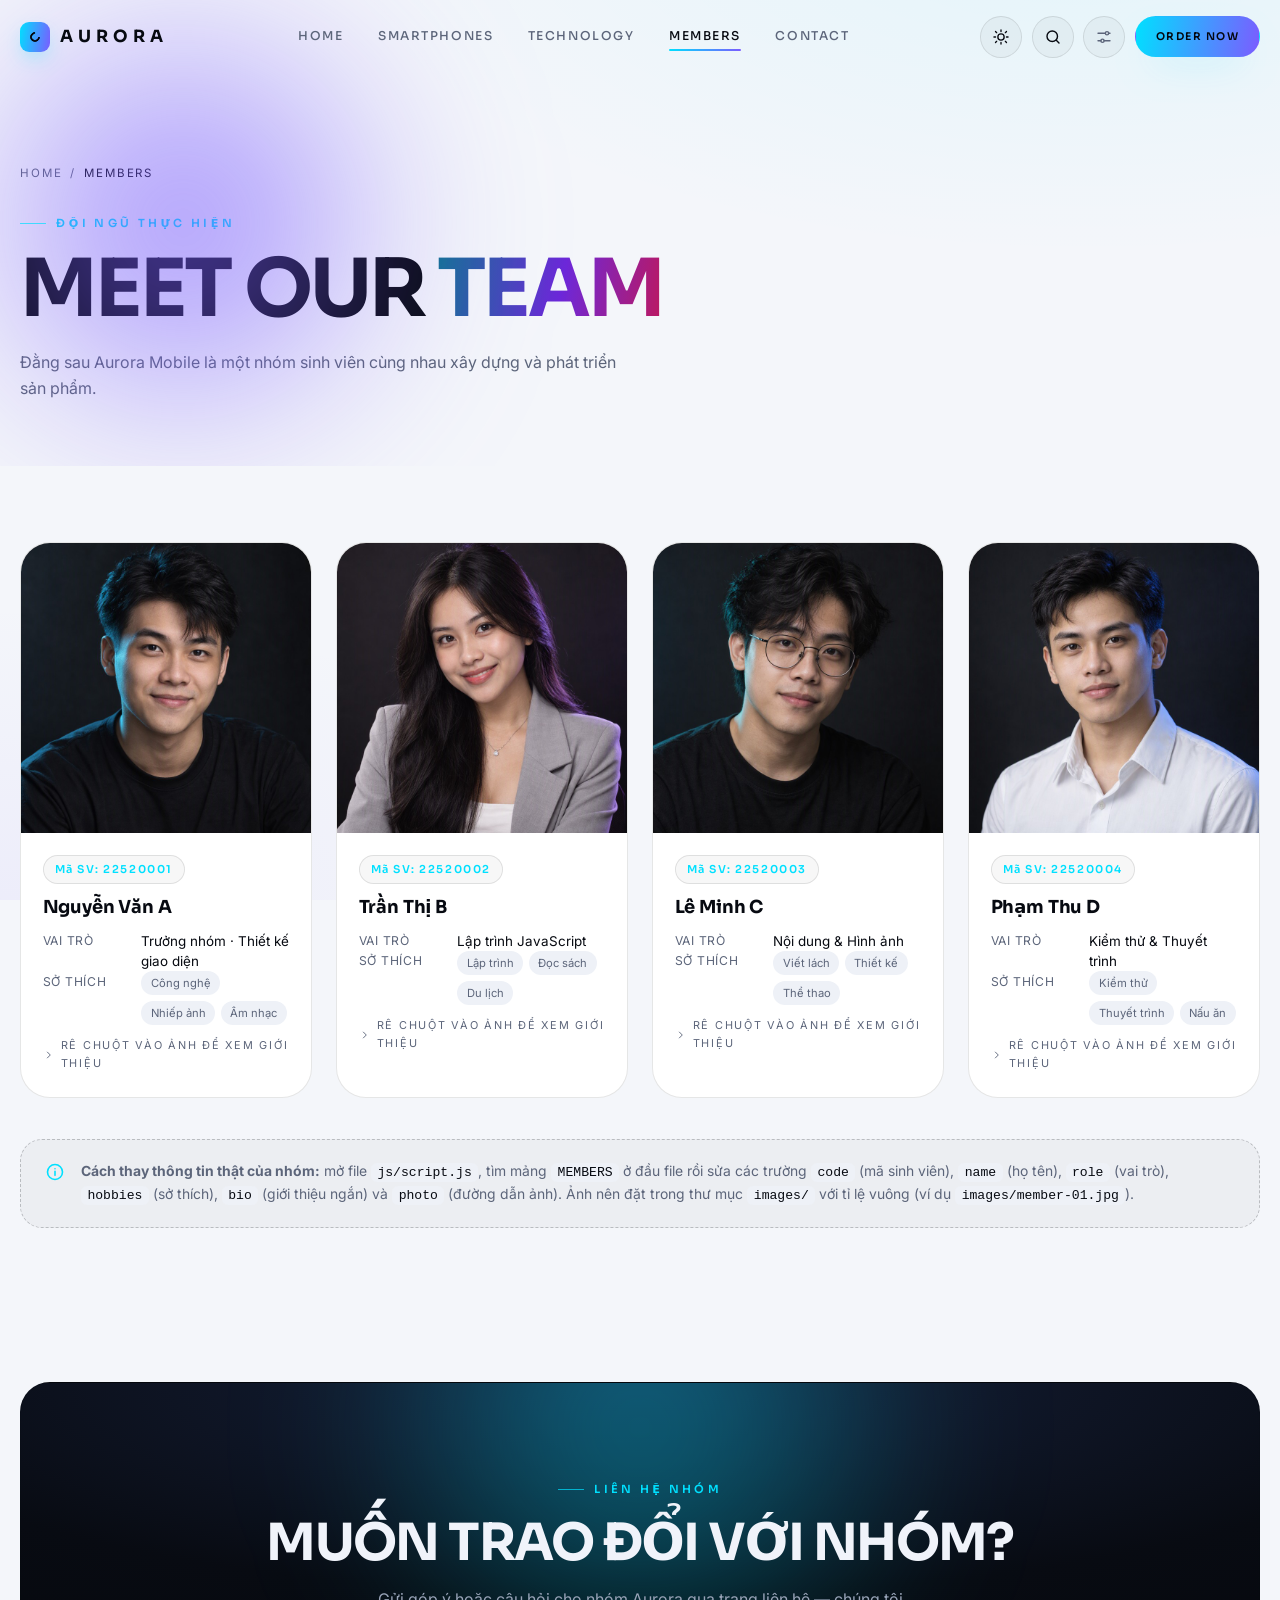
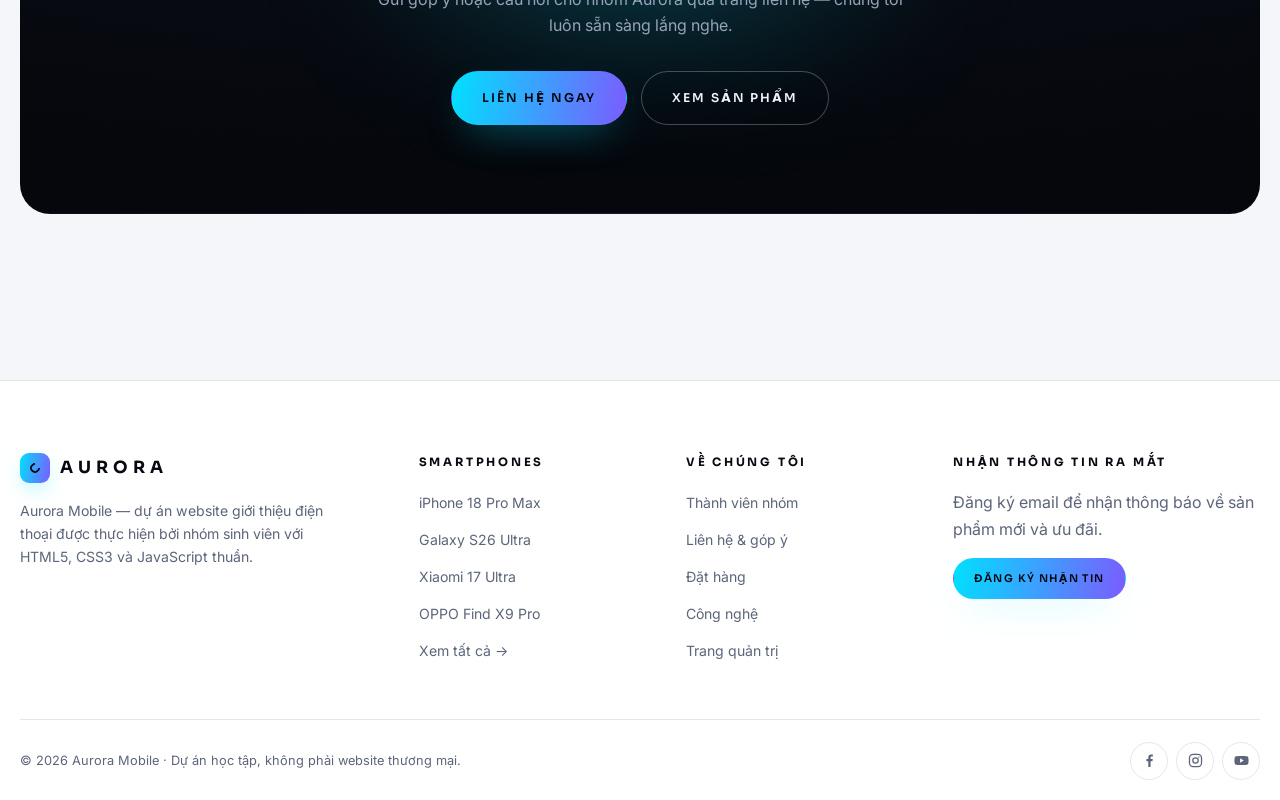
==== commit b56cf1da: "Sửa lần cuối" ====
--- a/members.html
+++ b/members.html
@@ -194,12 +194,7 @@
             <li><a href="contact.html">Liên hệ &amp; góp ý</a></li>
             <li><a href="order.html">Đặt hàng</a></li>
             <li><a href="index.html#technology">Công nghệ</a></li>
-            <li>
-              <a class="footer-admin-link" href="admin.html">
-                <svg viewBox="0 0 24 24" fill="none" stroke="currentColor" stroke-width="1.8" stroke-linecap="round" stroke-linejoin="round"><path d="M4 7h10M18 7h2M4 17h4M12 17h8"/><circle cx="16" cy="7" r="2.2"/><circle cx="10" cy="17" r="2.2"/></svg>
-                Trang quản trị
-              </a>
-            </li>
+            <li><a href="admin.html">Trang quản trị</a></li>
           </ul>
         </div>
 
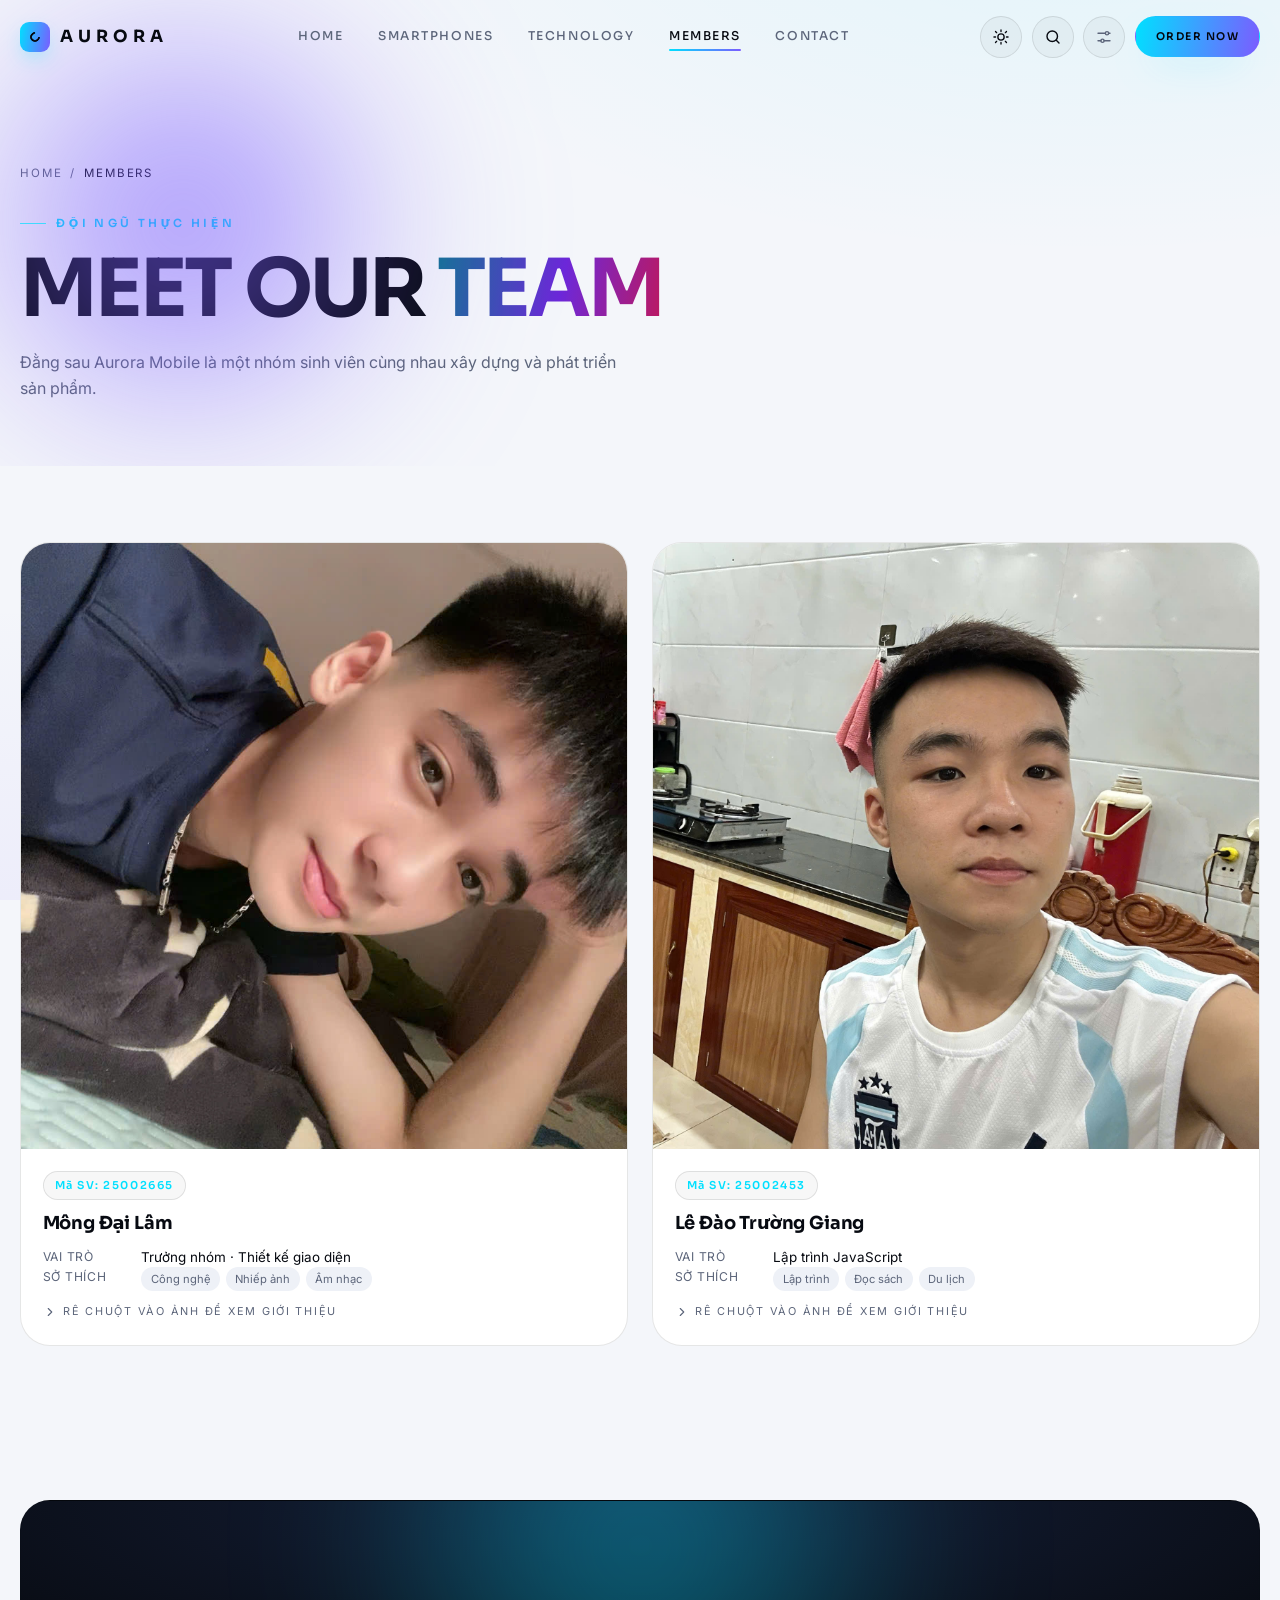
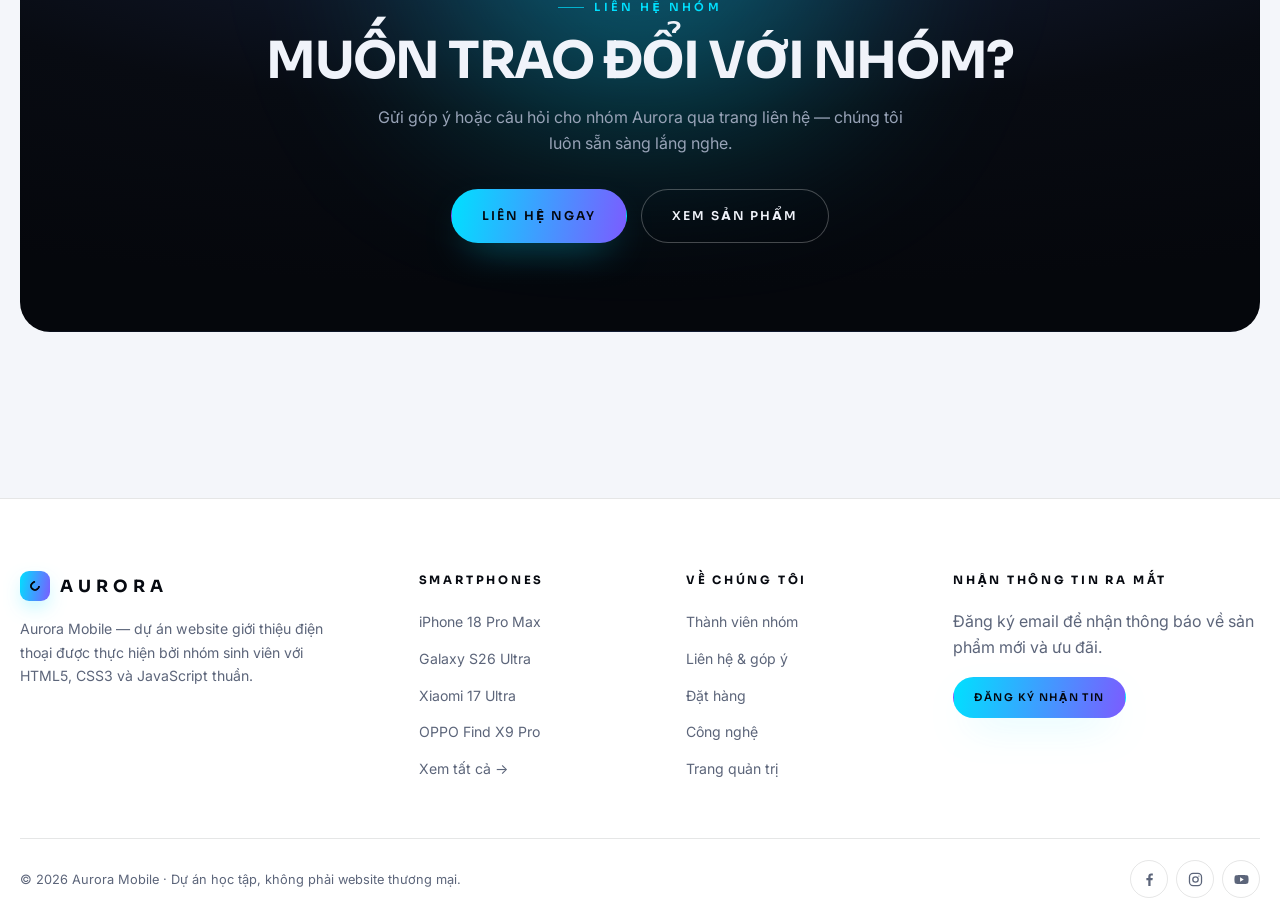
==== commit 31437064: "Sửa lần cuối" ====
--- a/members.html
+++ b/members.html
@@ -129,20 +129,7 @@
         <div class="team" id="teamGrid"></div>
 
         <!-- Ghi chú giúp nhóm thay thông tin thật -->
-        <div class="note-box">
-          <svg viewBox="0 0 24 24" fill="none" stroke="currentColor" stroke-width="1.9" stroke-linecap="round"
-            stroke-linejoin="round">
-            <circle cx="12" cy="12" r="9" />
-            <path d="M12 16v-5M12 8v.01" />
-          </svg>
-          <p>
-            <strong>Cách thay thông tin thật của nhóm:</strong>
-            mở file <code>js/script.js</code>, tìm mảng <code>MEMBERS</code> ở đầu file rồi sửa các trường
-            <code>code</code> (mã sinh viên), <code>name</code> (họ tên), <code>role</code> (vai trò),
-            <code>hobbies</code> (sở thích), <code>bio</code> (giới thiệu ngắn) và <code>photo</code> (đường dẫn ảnh).
-            Ảnh nên đặt trong thư mục <code>images/</code> với tỉ lệ vuông (ví dụ <code>images/member-01.jpg</code>).
-          </p>
-        </div>
+        
       </div>
     </section>
 
